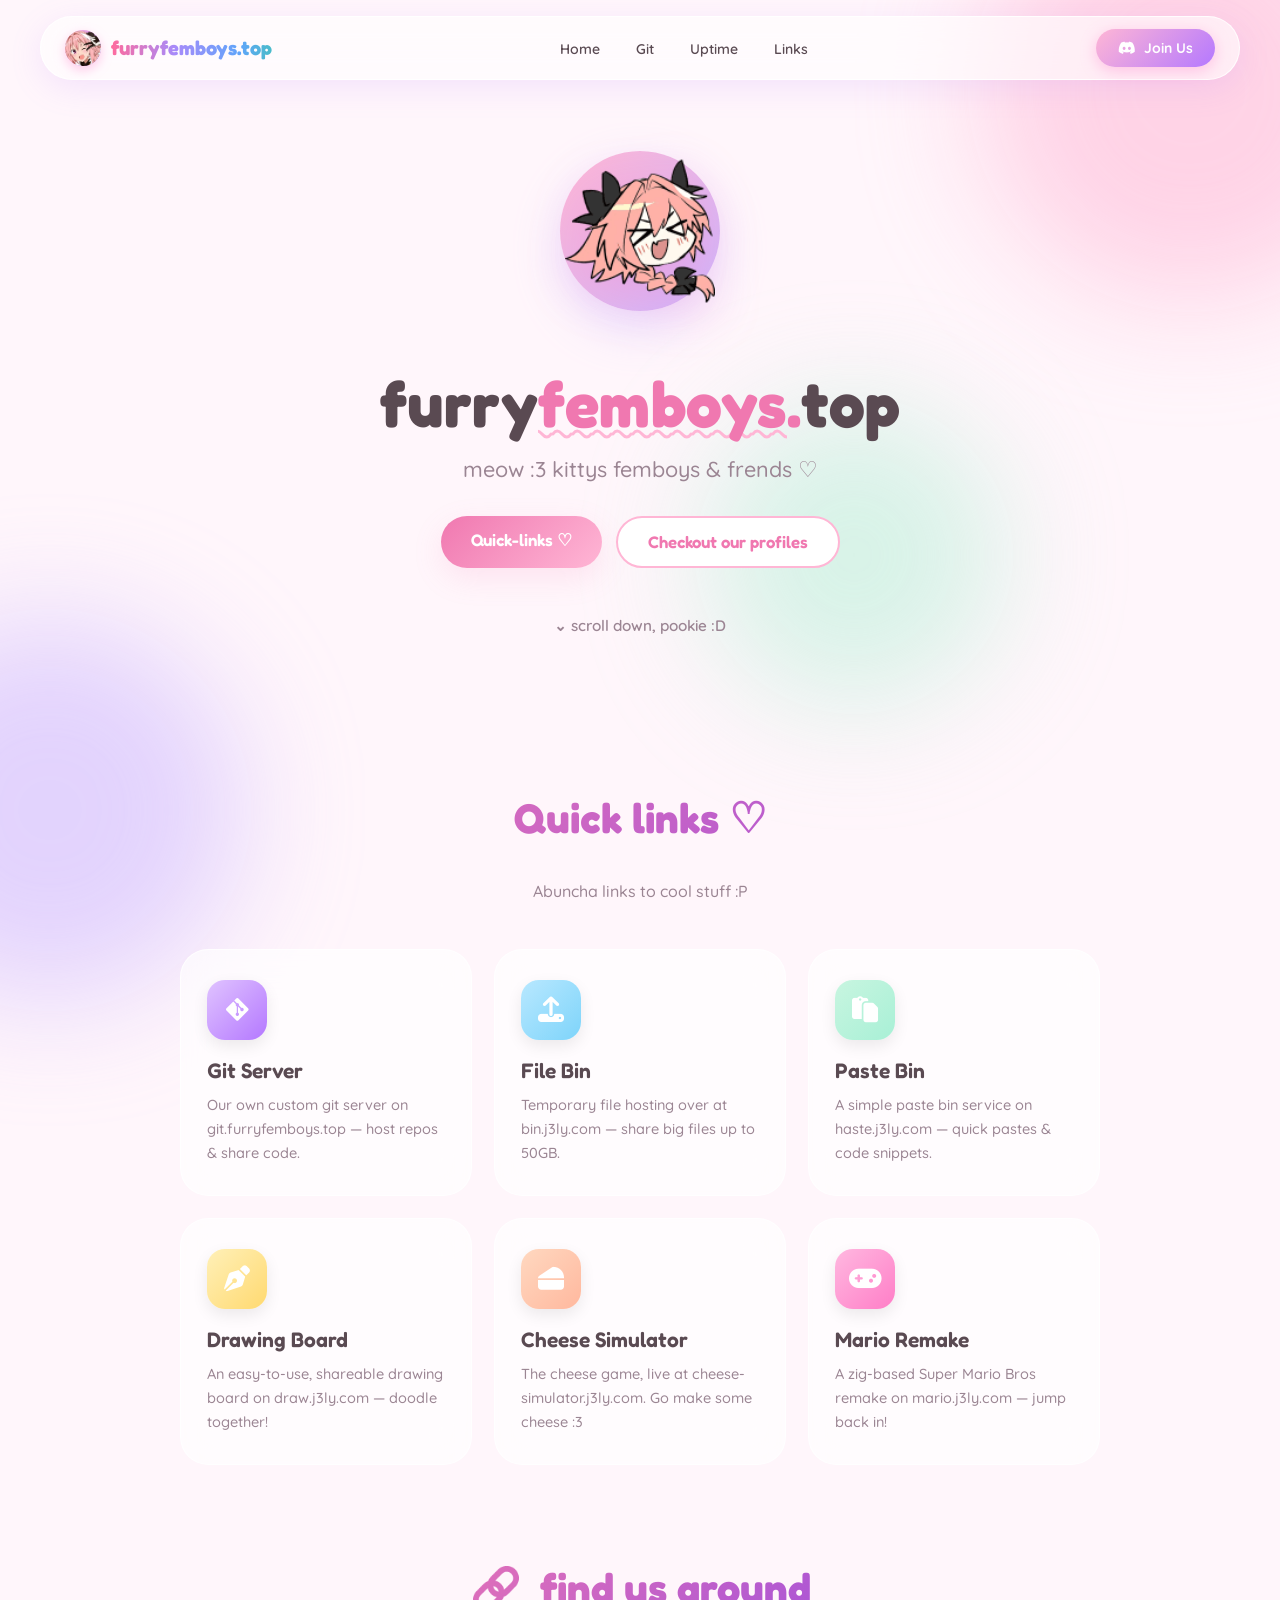
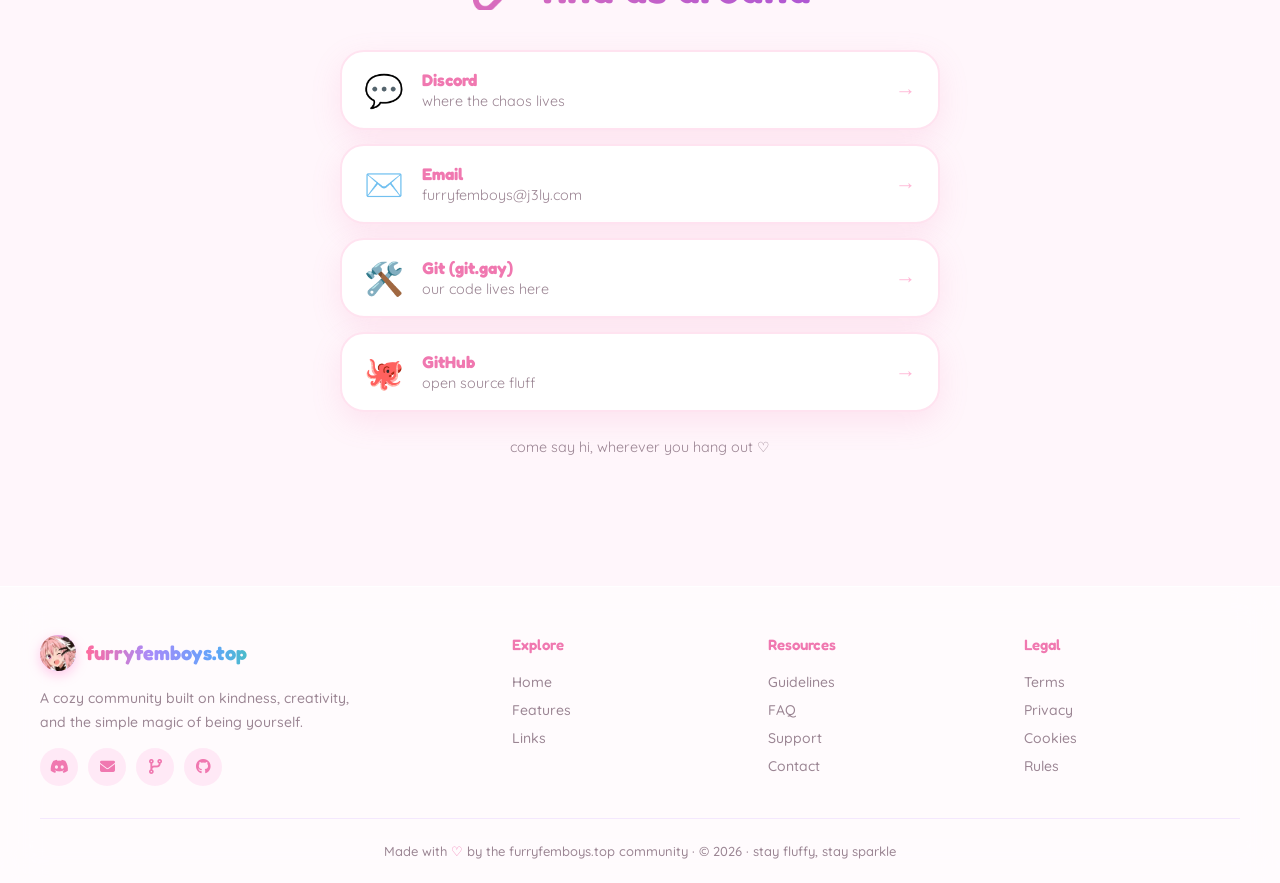
==== index.html @ 27a25fe6 "yea" ====
<!DOCTYPE html>
<html lang="en">
<head>
  <meta charset="UTF-8" />
  <meta name="viewport" content="width=device-width, initial-scale=1.0" />
  <title>furryfemboys.top</title>
  <meta name="description" content="A soft, cute corner of the internet for furry femboys (and friends)." />
  <link rel="icon" type="image/png" href="favicon.png" />
  <link rel="preconnect" href="https://fonts.googleapis.com" />
  <link rel="preconnect" href="https://fonts.gstatic.com" crossorigin />
  <link href="https://fonts.googleapis.com/css2?family=Fredoka:wght@400;500;600;700&family=Quicksand:wght@400;500;600;700&display=swap" rel="stylesheet" />
  <link rel="stylesheet" href="https://cdnjs.cloudflare.com/ajax/libs/font-awesome/6.4.0/css/all.min.css" />
  <link rel="stylesheet" href="https://www.nerdfonts.com/assets/css/webfont.css" />
  <link rel="stylesheet" href="css/style.css" />
</head>
<body>

  <!-- floating background decorations -->
  <div class="sparkle-field" aria-hidden="true"></div>
  <div class="custom-cursor" id="customCursor" aria-hidden="true"></div>
  <div class="blob blob--pink" aria-hidden="true"></div>
  <div class="blob blob--lilac" aria-hidden="true"></div>
  <div class="blob blob--mint" aria-hidden="true"></div>

  <!-- page load wave wash -->
  <div class="waves" aria-hidden="true">
    <div class="wave wave-0"></div>
    <div class="wave wave-1"></div>
    <div class="wave wave-1b"></div>
    <div class="wave wave-2"></div>
    <div class="wave wave-3"></div>
  </div>
  <svg class="wave-defs" aria-hidden="true" focusable="false">
    <defs>
      <clipPath id="waveClip" clipPathUnits="objectBoundingBox">
        <path d="M 0 0 H 1 V 0.55 C 0.88 0.28, 0.75 0.5, 0.62 0.4 C 0.5 0.28, 0.37 0.5, 0.25 0.4 C 0.13 0.28, 0.05 0.42, 0 0.4 Z"/>
      </clipPath>
    </defs>
  </svg>

  <!-- nav -->
  <nav>
    <a href="#top" class="logo">
      <span class="logo-icon"><img src="favicon.png" alt="" /></span>
      <span class="logo-text">furryfemboys.top</span>
    </a>
    <ul class="nav-links">
      <li><a href="#top">Home</a></li>
      <li><a href="https://git.furryfemboys.top" target="_blank" rel="noopener noreferrer">Git</a></li>
      <li><a href="https://down.j3ly.com/" target="_blank" rel="noopener noreferrer">Uptime</a></li>
      <li><a href="#links">Links</a></li>
    </ul>
    <a href="#links" class="nav-cta">
      <i class="fa-brands fa-discord"></i>
      Join Us
    </a>
  </nav>

  <main id="top">

    <!-- HERO -->
    <section class="hero">
      <div class="hero__art" aria-hidden="true">
        <div class="hero__art-circle">
          <img src="hero-icon.webp" alt="" class="mascot-svg" />
        </div>
        <span class="hero__sticker hero__sticker--1"><i class="nf nf-cod-sparkle"></i></span>
        <span class="hero__sticker hero__sticker--2"><i class="nf nf-fa-heart"></i></span>
        <span class="hero__sticker hero__sticker--3"><i class="nf nf-fa-star"></i></span>
        <span class="hero__sticker hero__sticker--4"><i class="nf nf-weather-stars"></i></span>
      </div>

      <h1 class="hero__title">furry<span class="accent">femboys</span><span class="dot">.</span>top</h1>
      <p class="hero__tagline">meow :3 kittys femboys &amp; frends ♡</p>

      <div class="hero__actions">
        <a href="#Quick-links" class="btn btn--primary">Quick-links ♡</a>
        <a href="#Profile-links" class="btn btn--ghost">Checkout our profiles</a>
      </div>

      <div class="hero__scroll" aria-hidden="true">⌄ scroll down, pookie :D </div>
    </section>

    <!-- FEATURES -->
    <section class="content" id="Quick-links">
      <h2 class="section-title">Quick links ♡</h2>
      <p class="section-subtitle">Abuncha links to cool stuff :P</p>

      <div class="features-grid">
        <a href="https://git.furryfemboys.top" class="feature-card" target="_blank" rel="noopener noreferrer">
          <div class="feature-icon purple"><i class="fa-brands fa-git-alt"></i></div>
          <h3>Git Server</h3>
          <p>Our own custom git server on git.furryfemboys.top — host repos &amp; share code.</p>
        </a>

        <a href="https://bin.j3ly.com/" class="feature-card" target="_blank" rel="noopener noreferrer">
          <div class="feature-icon blue"><i class="fa-solid fa-upload"></i></div>
          <h3>File Bin</h3>
          <p>Temporary file hosting over at bin.j3ly.com — share big files up to 50GB.</p>
        </a>

        <a href="https://haste.j3ly.com/" class="feature-card" target="_blank" rel="noopener noreferrer">
          <div class="feature-icon mint"><i class="fa-solid fa-paste"></i></div>
          <h3>Paste Bin</h3>
          <p>A simple paste bin service on haste.j3ly.com — quick pastes &amp; code snippets.</p>
        </a>

        <a href="https://draw.j3ly.com/" class="feature-card" target="_blank" rel="noopener noreferrer">
          <div class="feature-icon yellow"><i class="fa-solid fa-pen-nib"></i></div>
          <h3>Drawing Board</h3>
          <p>An easy-to-use, shareable drawing board on draw.j3ly.com — doodle together!</p>
        </a>

        <a href="https://cheese-simulator.j3ly.com/" class="feature-card" target="_blank" rel="noopener noreferrer">
          <div class="feature-icon peach"><i class="fa-solid fa-cheese"></i></div>
          <h3>Cheese Simulator</h3>
          <p>The cheese game, live at cheese-simulator.j3ly.com. Go make some cheese :3</p>
        </a>

        <a href="https://mario.j3ly.com" class="feature-card" target="_blank" rel="noopener noreferrer">
          <div class="feature-icon pink"><i class="fa-solid fa-gamepad"></i></div>
          <h3>Mario Remake</h3>
          <p>A zig-based Super Mario Bros remake on mario.j3ly.com — jump back in!</p>
        </a>
      </div>
    </section>

    <!-- LINKS HUB -->
    <section class="links" id="Profile-links">
      <h2 class="section-title"><span class="section-title__emoji">🔗</span> find us around</h2>

      <div class="links__list">
        <a href="https://discord.gg/T3cPWmKFg" class="link-card" data-label="talk with us" target="_blank" rel="noopener noreferrer">
          <span class="link-card__icon">💬</span>
          <span class="link-card__text">
            <strong>Discord</strong>
            <small>where the chaos lives</small>
          </span>
          <span class="link-card__arrow">→</span>
        </a>

        <a href="mailto:furryfemboys@j3ly.com" class="link-card" data-label="say hi" target="_blank" rel="noopener noreferrer">
          <span class="link-card__icon">✉️</span>
          <span class="link-card__text">
            <strong>Email</strong>
            <small>furryfemboys@j3ly.com</small>
          </span>
          <span class="link-card__arrow">→</span>
        </a>

        <a href="https://git.gay/furryfemboys" class="link-card" data-label="code & co" target="_blank" rel="noopener noreferrer">
          <span class="link-card__icon">🛠️</span>
          <span class="link-card__text">
            <strong>Git (git.gay)</strong>
            <small>our code lives here</small>
          </span>
          <span class="link-card__arrow">→</span>
        </a>

        <a href="https://github.com/furry-femboys" class="link-card" data-label="open source fluff" target="_blank" rel="noopener noreferrer">
          <span class="link-card__icon">🐙</span>
          <span class="link-card__text">
            <strong>GitHub</strong>
            <small>open source fluff</small>
          </span>
          <span class="link-card__arrow">→</span>
        </a>
      </div>

      <p class="links__note">come say hi, wherever you hang out ♡</p>
    </section>

  </main>

  <footer>
    <div class="footer-content">
      <div class="footer-brand">
        <a href="#top" class="logo">
          <span class="logo-icon"><img src="favicon.png" alt="" /></span>
          <span class="logo-text">furryfemboys.top</span>
        </a>
        <p>A cozy community built on kindness, creativity, and the simple magic of being yourself.</p>
        <div class="footer-social">
          <a href="https://discord.gg/T3cPWmKFg" aria-label="Discord" target="_blank" rel="noopener noreferrer"><i class="fa-brands fa-discord"></i></a>
          <a href="mailto:furryfemboys@j3ly.com" aria-label="Email" target="_blank" rel="noopener noreferrer"><i class="fa-solid fa-envelope"></i></a>
          <a href="https://git.gay/furryfemboys" aria-label="Git" target="_blank" rel="noopener noreferrer"><i class="fa-solid fa-code-branch"></i></a>
          <a href="https://github.com/furry-femboys" aria-label="GitHub" target="_blank" rel="noopener noreferrer"><i class="fa-brands fa-github"></i></a>
        </div>
      </div>
      <div class="footer-col">
        <h4>Explore</h4>
        <a href="#top">Home</a>
        <a href="#features">Features</a>
        <a href="#links">Links</a>
      </div>
      <div class="footer-col">
        <h4>Resources</h4>
        <a href="#">Guidelines</a>
        <a href="#">FAQ</a>
        <a href="#">Support</a>
        <a href="#">Contact</a>
      </div>
      <div class="footer-col">
        <h4>Legal</h4>
        <a href="#">Terms</a>
        <a href="#">Privacy</a>
        <a href="#">Cookies</a>
        <a href="#">Rules</a>
      </div>
    </div>
    <div class="footer-bottom">
      Made with <span class="heart">♡</span> by the furryfemboys.top community · © 2026 · stay fluffy, stay sparkle
    </div>
  </footer>

  <script src="js/main.js"></script>
</body>
</html>
---- css/style.css ----
:root {
  --bg: #fff6fb;
  --bg-soft: #fffafd;
  --pink: #ffb6d5;
  --pink-deep: #f078b0;
  --pink-soft: #ffb8e0;
  --purple: #b478ff;
  --purple-deep: #9d4edd;
  --lilac: #cbb6ff;
  --card-bg: rgba(255, 255, 255, 0.65);
  --card-border: rgba(255, 255, 255, 0.8);
  --mint: #b8f0d8;
  --peach: #ffd9a8;
  --text: #5a4a52;
  --text-soft: #9b8593;
  --white: #ffffff;
  --radius: 24px;
  --shadow: 0 10px 30px rgba(240, 120, 176, 0.15);
  --shadow-hover: 0 14px 40px rgba(240, 120, 176, 0.28);
}

* {
  margin: 0;
  padding: 0;
  box-sizing: border-box;
  -webkit-user-select: none;
  -moz-user-select: none;
  -ms-user-select: none;
  user-select: none;
  -webkit-touch-callout: none;
}

html {
  scroll-behavior: smooth;
}

body {
  font-family: "Quicksand", sans-serif;
  background: var(--bg);
  color: var(--text);
  min-height: 100vh;
  overflow-x: hidden;
  position: relative;
  cursor: none;
}

* {
  cursor: none !important;
}

.custom-cursor {
  position: fixed;
  top: 0;
  left: 0;
  width: 64px;
  height: 64px;
  background: url("/cursor.png") no-repeat center / contain;
  pointer-events: none;
  user-select: none;
  z-index: 99999;
  transform: translate(-32px, -32px);
  opacity: 0;
  transition: opacity 0.2s ease;
}

h1, h2, h3, .logo, .btn, .link-card__text strong {
  font-family: "Fredoka", sans-serif;
}

a {
  color: inherit;
  text-decoration: none;
}

/* ---------- background decorations ---------- */

.blob {
  position: fixed;
  border-radius: 50%;
  filter: blur(60px);
  opacity: 0.55;
  z-index: -1;
  pointer-events: none;
}

.blob--pink {
  width: 420px;
  height: 420px;
  background: var(--pink);
  top: -120px;
  right: -120px;
  animation: drift 18s ease-in-out infinite alternate;
}

.blob--lilac {
  width: 380px;
  height: 380px;
  background: var(--lilac);
  bottom: -100px;
  left: -140px;
  animation: drift 22s ease-in-out infinite alternate-reverse;
}

.blob--mint {
  width: 300px;
  height: 300px;
  background: var(--mint);
  top: 45%;
  left: 55%;
  animation: drift 26s ease-in-out infinite alternate;
}

@keyframes drift {
  from { transform: translate(0, 0) scale(1); }
  to   { transform: translate(40px, 30px) scale(1.15); }
}

.sparkle-field {
  position: fixed;
  inset: 0;
  z-index: -1;
  pointer-events: none;
}

.sparkle {
  position: absolute;
  font-size: 16px;
  opacity: 0;
  animation: twinkle 4s ease-in-out infinite;
  pointer-events: none;
  user-select: none;
}

@keyframes twinkle {
  0%, 100% { opacity: 0; transform: translateY(0) scale(0.6) rotate(0deg); }
  50%      { opacity: 0.9; transform: translateY(-18px) scale(1.1) rotate(20deg); }
}

/* ---------- sparkle cursor trail ---------- */

.sparkle-trail {
  position: fixed;
  pointer-events: none;
  z-index: 9999;
  font-size: 14px;
  animation: sparkleFade 0.9s ease-out forwards;
  transform: translate(-50%, -50%);
  user-select: none;
}

@keyframes sparkleFade {
  0%   { transform: translate(-50%, -50%) scale(0) rotate(0deg); opacity: 1; }
  50%  { transform: translate(-50%, -50%) scale(1.3) rotate(180deg); opacity: 1; }
  100% { transform: translate(-50%, -50%) scale(0.4) rotate(360deg); opacity: 0; }
}

/* ---------- nav ---------- */

nav {
  position: sticky;
  top: 16px;
  z-index: 100;
  margin: 16px auto;
  padding: 12px 24px;
  max-width: 1200px;
  background: rgba(255, 255, 255, 0.6);
  backdrop-filter: blur(20px);
  -webkit-backdrop-filter: blur(20px);
  border: 1.5px solid rgba(255, 255, 255, 0.85);
  border-radius: 100px;
  display: flex;
  align-items: center;
  justify-content: space-between;
  box-shadow: 0 8px 32px rgba(180, 120, 255, 0.15);
}

.logo {
  font-family: "Fredoka", sans-serif;
  font-weight: 700;
  font-size: 20px;
  color: var(--pink-deep);
  display: inline-flex;
  align-items: center;
  gap: 10px;
  text-decoration: none;
}

.logo-text {
  background: linear-gradient(90deg, #ff6b9d, #a78bfa, #60a5fa, #34d399, #fbbf24, #fb7185);
  background-size: 200% 100%;
  -webkit-background-clip: text;
  background-clip: text;
  -webkit-text-fill-color: transparent;
  background-position: 0% center;
  transition: background-position 0.6s ease;
}

.logo:hover .logo-text {
  background-position: 100% center;
}

.logo-icon {
  display: inline-flex;
  align-items: center;
  justify-content: center;
  width: 36px;
  height: 36px;
  background: linear-gradient(135deg, var(--pink), var(--purple));
  border-radius: 50%;
  color: white;
  font-size: 18px;
  box-shadow: 0 4px 12px rgba(255, 126, 199, 0.4);
  transition: transform 0.3s ease;
  overflow: hidden;
}

.logo-icon img {
  width: 100%;
  height: 100%;
  object-fit: cover;
  display: block;
}

.logo:hover .logo-icon {
  transform: scale(1.15) rotate(10deg);
}

.nav-links {
  display: flex;
  gap: 4px;
  list-style: none;
}

.nav-links a {
  text-decoration: none;
  color: var(--text);
  font-weight: 600;
  padding: 8px 16px;
  border-radius: 100px;
  transition: all 0.3s ease;
  font-size: 14px;
}

.nav-links a:hover {
  background: rgba(255, 126, 199, 0.15);
  color: var(--pink-deep);
  transform: translateY(-2px);
}

.nav-cta {
  background: linear-gradient(135deg, var(--pink), var(--purple));
  color: white;
  padding: 10px 22px;
  border-radius: 100px;
  text-decoration: none;
  font-weight: 700;
  font-size: 14px;
  box-shadow: 0 4px 16px rgba(255, 126, 199, 0.4);
  transition: all 0.3s cubic-bezier(0.34, 1.56, 0.64, 1);
  display: inline-flex;
  align-items: center;
  gap: 8px;
}

.nav-cta:hover {
  transform: translateY(-2px) scale(1.05);
  box-shadow: 0 8px 24px rgba(255, 126, 199, 0.55);
}

/* ---------- hero ---------- */

.hero {
  text-align: center;
  padding: 40px 20px 90px;
  max-width: 820px;
  margin: 0 auto;
}

.hero__art {
  position: relative;
  width: 190px;
  height: 190px;
  margin: 0 auto 28px;
}

.hero__art-circle {
  width: 160px;
  height: 160px;
  border-radius: 50%;
  background: linear-gradient(135deg, var(--pink), var(--lilac));
  display: flex;
  align-items: center;
  justify-content: center;
  margin: 15px auto;
  box-shadow: 0 18px 45px rgba(203, 182, 255, 0.45);
  animation: bob 4s ease-in-out infinite;
}

.mascot-svg {
  width: 150px;
  height: 150px;
  object-fit: cover;
  transform-origin: calc(50% - 20px) 50%;
  filter: drop-shadow(0 12px 24px rgba(255, 126, 199, 0.3));
  animation: mascotWobble 6s ease-in-out infinite;
}

@keyframes mascotWobble {
  0%, 100% { transform: rotate(-8deg); }
  50%      { transform: rotate(8deg); }
}

@keyframes bob {
  0%, 100% { transform: translateY(0) rotate(-3deg); }
  50%      { transform: translateY(-14px) rotate(3deg); }
}

.hero__sticker {
  position: absolute;
  font-size: 30px;
  color: #ff9ec7;
  filter: drop-shadow(0 4px 8px rgba(0, 0, 0, 0.08));
  animation: floaty 3.5s ease-in-out infinite;
}

.hero__sticker--1 { top: 0; left: 0; animation-delay: 0s; }
.hero__sticker--2 { top: 6px; right: 0; animation-delay: 0.6s; }
.hero__sticker--3 { bottom: 0; left: 6px; animation-delay: 1.2s; }
.hero__sticker--4 { bottom: 4px; right: 4px; animation-delay: 1.8s; }

@keyframes floaty {
  0%, 100% { transform: translateY(0) rotate(-6deg); }
  50%      { transform: translateY(-10px) rotate(6deg); }
}

.hero__title {
  font-size: clamp(2.4rem, 7vw, 4rem);
  font-weight: 700;
  letter-spacing: 0.5px;
  line-height: 1.1;
  margin-bottom: 16px;
}

.hero__title .accent {
  color: var(--pink-deep);
  position: relative;
  white-space: nowrap;
}

.hero__title .accent::after {
  content: "";
  position: absolute;
  left: 0;
  right: 0;
  bottom: 2px;
  height: 14px;
  background: url("data:image/svg+xml,%3Csvg xmlns='http://www.w3.org/2000/svg' width='20' height='14' viewBox='0 0 20 14'%3E%3Cpath d='M1 8 Q5 2 10 8 T19 8' fill='none' stroke='%23ffb6d5' stroke-width='3' stroke-linecap='round'/%3E%3C/svg%3E") repeat-x bottom;
  background-size: 20px 14px;
  z-index: -1;
}

.hero__title .dot {
  color: var(--pink-deep);
}

.hero__tagline {
  font-size: clamp(1.05rem, 2.5vw, 1.35rem);
  color: var(--text-soft);
  font-weight: 500;
  margin-bottom: 34px;
}

.hero__actions {
  display: flex;
  gap: 14px;
  justify-content: center;
  flex-wrap: wrap;
}

.btn {
  font-size: 1.05rem;
  font-weight: 600;
  padding: 14px 30px;
  border-radius: 999px;
  transition: all 0.25s ease;
  display: inline-block;
}

.btn--primary {
  background: linear-gradient(135deg, var(--pink-deep), var(--pink));
  color: var(--white);
  box-shadow: var(--shadow);
}

.btn--primary:hover {
  transform: translateY(-4px) scale(1.03);
  box-shadow: var(--shadow-hover);
}

.btn--ghost {
  background: var(--white);
  color: var(--pink-deep);
  border: 2px solid var(--pink);
}

.btn--ghost:hover {
  background: #fff0f7;
  transform: translateY(-4px) scale(1.03);
}

.hero__scroll {
  margin-top: 48px;
  color: var(--text-soft);
  font-weight: 600;
  font-size: 0.95rem;
  animation: floaty 2.5s ease-in-out infinite;
}

/* ---------- sections ---------- */

.section-title {
  font-size: clamp(1.8rem, 4.5vw, 2.6rem);
  font-weight: 700;
  text-align: center;
  margin-bottom: 40px;
  background: linear-gradient(135deg, var(--pink-deep), var(--purple-deep));
  -webkit-background-clip: text;
  background-clip: text;
  -webkit-text-fill-color: transparent;
  line-height: 1.1;
}

.section-subtitle {
  text-align: center;
  color: var(--text-soft);
  font-size: 16px;
  margin-bottom: 48px;
  max-width: 580px;
  margin-left: auto;
  margin-right: auto;
  font-weight: 500;
}

.section-title__emoji {
  margin-right: 8px;
}

section.content {
  max-width: 960px;
  margin: 0 auto;
  padding: 70px 20px;
}

/* ---------- features grid ---------- */

/* ---------- links hub ---------- */

.links {
  max-width: 640px;
  margin: 0 auto;
  padding: 30px 20px 90px;
}

.links__list {
  display: flex;
  flex-direction: column;
  gap: 14px;
}

.link-card {
  display: flex;
  align-items: center;
  gap: 18px;
  background: var(--white);
  border-radius: var(--radius);
  padding: 18px 22px;
  box-shadow: var(--shadow);
  border: 2px solid #ffe3f0;
  transition: all 0.25s ease;
  position: relative;
  overflow: hidden;
}

.link-card:hover {
  transform: translateX(8px);
  box-shadow: var(--shadow-hover);
  border-color: var(--pink);
}

.link-card__icon {
  font-size: 32px;
  flex-shrink: 0;
  transition: transform 0.25s ease;
}

.link-card:hover .link-card__icon {
  transform: scale(1.2) rotate(-8deg);
}

.link-card__text {
  display: flex;
  flex-direction: column;
  flex: 1;
  gap: 2px;
}

.link-card__text strong {
  font-size: 1.05rem;
  color: var(--pink-deep);
}

.link-card__text small {
  color: var(--text-soft);
  font-size: 0.9rem;
}

.link-card__arrow {
  font-size: 1.3rem;
  color: var(--pink);
  transition: transform 0.25s ease;
}

.link-card:hover .link-card__arrow {
  transform: translateX(6px);
}

.links__note {
  text-align: center;
  color: var(--text-soft);
  font-size: 0.9rem;
  margin-top: 26px;
}

/* ---------- features grid ---------- */

.features-grid {
  display: grid;
  grid-template-columns: repeat(auto-fit, minmax(280px, 1fr));
  gap: 22px;
}

a.feature-card {
  text-decoration: none;
  color: inherit;
  display: block;
}

.feature-card {
  background: var(--card-bg);
  backdrop-filter: blur(20px);
  -webkit-backdrop-filter: blur(20px);
  border: 1.5px solid var(--card-border);
  border-radius: 28px;
  padding: 30px 26px;
  transition: all 0.4s cubic-bezier(0.34, 1.56, 0.64, 1);
  position: relative;
  overflow: hidden;
}

.feature-card::before {
  content: "";
  position: absolute;
  inset: 0;
  background: linear-gradient(135deg, rgba(255, 126, 199, 0.08), rgba(180, 120, 255, 0.08));
  opacity: 0;
  transition: opacity 0.4s;
}

.feature-card:hover {
  transform: translateY(-8px) rotate(-1deg);
  box-shadow: 0 16px 40px rgba(180, 120, 255, 0.22);
  border-color: var(--pink-soft);
}

.feature-card:hover::before {
  opacity: 1;
}

.feature-icon {
  width: 60px;
  height: 60px;
  border-radius: 18px;
  display: flex;
  align-items: center;
  justify-content: center;
  font-size: 26px;
  margin-bottom: 18px;
  position: relative;
  z-index: 1;
  transition: transform 0.4s cubic-bezier(0.34, 1.56, 0.64, 1);
  color: white;
  box-shadow: 0 6px 16px rgba(0, 0, 0, 0.08);
}

.feature-card:hover .feature-icon {
  transform: scale(1.15) rotate(-12deg);
}

.feature-icon.pink   { background: linear-gradient(135deg, #ffb8e0, #ff7ec7); }
.feature-icon.purple { background: linear-gradient(135deg, #e0c3ff, #b478ff); }
.feature-icon.blue   { background: linear-gradient(135deg, #b8e8ff, #7ed4fa); }
.feature-icon.mint   { background: linear-gradient(135deg, #c8f5e0, #a8f0d6); }
.feature-icon.yellow { background: linear-gradient(135deg, #fff0b8, #ffd970); }
.feature-icon.peach  { background: linear-gradient(135deg, #ffd8c0, #ffb89e); }

.feature-card h3 {
  font-family: "Fredoka", sans-serif;
  font-weight: 600;
  font-size: 21px;
  margin-bottom: 10px;
  position: relative;
  z-index: 1;
  color: var(--text);
}

.feature-card p {
  color: var(--text-soft);
  line-height: 1.65;
  font-size: 14.5px;
  position: relative;
  z-index: 1;
  font-weight: 500;
}

/* ---------- footer ---------- */

footer {
  background: rgba(255, 255, 255, 0.55);
  backdrop-filter: blur(20px);
  -webkit-backdrop-filter: blur(20px);
  border-top: 1.5px solid rgba(255, 255, 255, 0.85);
  padding: 48px 24px 24px;
  margin-top: 40px;
}

.footer-content {
  max-width: 1200px;
  margin: 0 auto 32px;
  display: grid;
  grid-template-columns: 2fr 1fr 1fr 1fr;
  gap: 40px;
}

.footer-brand p {
  color: var(--text-soft);
  font-size: 14px;
  line-height: 1.65;
  margin-top: 12px;
  max-width: 320px;
  font-weight: 500;
}

.footer-col h4 {
  font-family: "Fredoka", sans-serif;
  font-weight: 600;
  font-size: 15px;
  margin-bottom: 14px;
  color: var(--pink-deep);
}

.footer-col a {
  display: block;
  color: var(--text-soft);
  text-decoration: none;
  font-size: 14px;
  padding: 5px 0;
  transition: all 0.3s;
  font-weight: 500;
}

.footer-col a:hover {
  color: var(--pink-deep);
  transform: translateX(4px);
}

.footer-social {
  display: flex;
  gap: 10px;
  margin-top: 14px;
}

.footer-social a {
  width: 38px;
  height: 38px;
  display: inline-flex;
  align-items: center;
  justify-content: center;
  background: rgba(255, 126, 199, 0.15);
  border-radius: 50%;
  color: var(--pink-deep);
  font-size: 15px;
  transition: all 0.3s cubic-bezier(0.34, 1.56, 0.64, 1);
}

.footer-social a:hover {
  background: linear-gradient(135deg, var(--pink), var(--purple));
  color: white;
  transform: translateY(-3px) scale(1.1);
  box-shadow: 0 6px 16px rgba(255, 126, 199, 0.4);
}

.footer-bottom {
  max-width: 1200px;
  margin: 0 auto;
  padding-top: 24px;
  border-top: 1px solid rgba(180, 120, 255, 0.15);
  text-align: center;
  color: var(--text-soft);
  font-size: 13px;
  font-weight: 500;
}

.footer-bottom .heart {
  color: var(--pink-deep);
  animation: heartbeat 1.4s ease-in-out infinite;
  display: inline-block;
}

@keyframes heartbeat {
  0%, 100% { transform: scale(1); }
  25%      { transform: scale(1.25); }
  50%      { transform: scale(1); }
  75%      { transform: scale(1.15); }
}

/* ---------- page load wave wash ---------- */

.wave-defs {
  position: absolute;
  width: 0;
  height: 0;
  overflow: hidden;
}

.waves {
  position: fixed;
  inset: 0;
  z-index: 2000;
  pointer-events: none;
  overflow: hidden;
}

.wave {
  position: absolute;
  width: 150vmax;
  height: 150vmax;
  left: 50%;
  top: 50%;
  opacity: 0;
  clip-path: url(#waveClip);
  will-change: transform;
  animation: waveWash 2.19s cubic-bezier(0.65, 0, 0.35, 1) forwards;
}

.wave-0 {
  background: linear-gradient(135deg, #ffe3f0, #ffd1e6);
  border-radius: 50%;
  width: 200vmax;
  height: 200vmax;
  left: 50%;
  top: 50%;
  clip-path: none;
  opacity: 1;
  transform: translate(-50%, -50%);
  animation: circleWash 2.19s cubic-bezier(0.65, 0, 0.35, 1) both;
  animation-delay: 0.3s;
}

.wave-1 {
  background: linear-gradient(135deg, #ffe3f0, #ffd1e6);
  animation: pinkWash 2.19s cubic-bezier(0.65, 0, 0.35, 1) forwards;
}

.wave-1b {
  background: linear-gradient(135deg, rgba(255, 214, 235, 0.95), rgba(228, 196, 255, 0.95));
  animation-delay: 0.108s;
}

.wave-2 {
  background: linear-gradient(135deg, rgba(203, 182, 255, 0.95), rgba(224, 195, 255, 0.95));
  animation-delay: 0.236s;
}

.wave-3 {
  background: linear-gradient(135deg, rgba(167, 139, 250, 0.95), rgba(203, 182, 255, 0.95));
  animation-delay: 0.354s;
}

@keyframes waveWash {
  0%   { opacity: 0; transform: translate(-50%, -50%) translate(55vmax, -90vmax) rotate(45deg); }
  12%  { opacity: 1; }
  85%  { opacity: 1; }
  100% { opacity: 0; transform: translate(-50%, -50%) translate(-170vmax, 190vmax) rotate(45deg); }
}

@keyframes pinkWash {
  0%   { opacity: 0; transform: translate(-50%, -50%) translate(19vmax, -28.5vmax) rotate(45deg); }
  12%  { opacity: 1; }
  85%  { opacity: 1; }
  100% { opacity: 0; transform: translate(-50%, -50%) translate(-170vmax, 190vmax) rotate(45deg); }
}

@keyframes circleWash {
  0%   { opacity: 1; transform: translate(-50%, -50%) scale(1); }
  80%  { opacity: 1; transform: translate(-50%, -50%) translate(-140vmax, 160vmax) scale(1); }
  100% { opacity: 0; transform: translate(-50%, -50%) translate(-170vmax, 190vmax) scale(1); }
}

@media (prefers-reduced-motion: reduce) {
  .waves { display: none; }
}

/* ---------- reveal on scroll ---------- */

.reveal {
  opacity: 0;
  transform: translateY(28px);
  transition: opacity 0.6s ease, transform 0.6s ease;
}

.reveal.visible {
  opacity: 1;
  transform: translateY(0);
}

/* ---------- responsive ---------- */

@media (max-width: 768px) {
  .nav-links { display: none; }
  nav { padding: 10px 18px; }
  .logo { font-size: 17px; }
  .logo-icon { width: 32px; height: 32px; font-size: 16px; }
  .footer-content { grid-template-columns: 1fr 1fr; gap: 24px; }
  section.content { padding: 60px 20px; }
}

@media (max-width: 480px) {
  .footer-content { grid-template-columns: 1fr; }

  .hero {
    padding: 20px 16px 70px;
  }

  .hero__art {
    width: 150px;
    height: 150px;
  }

  .hero__art-circle {
    width: 130px;
    height: 130px;
  }

  .mascot-svg {
    width: 120px;
    height: 120px;
  }
}

@media (prefers-reduced-motion: reduce) {
  *, *::before, *::after {
    animation-duration: 0.01ms !important;
    animation-iteration-count: 1 !important;
    transition-duration: 0.01ms !important;
  }
}
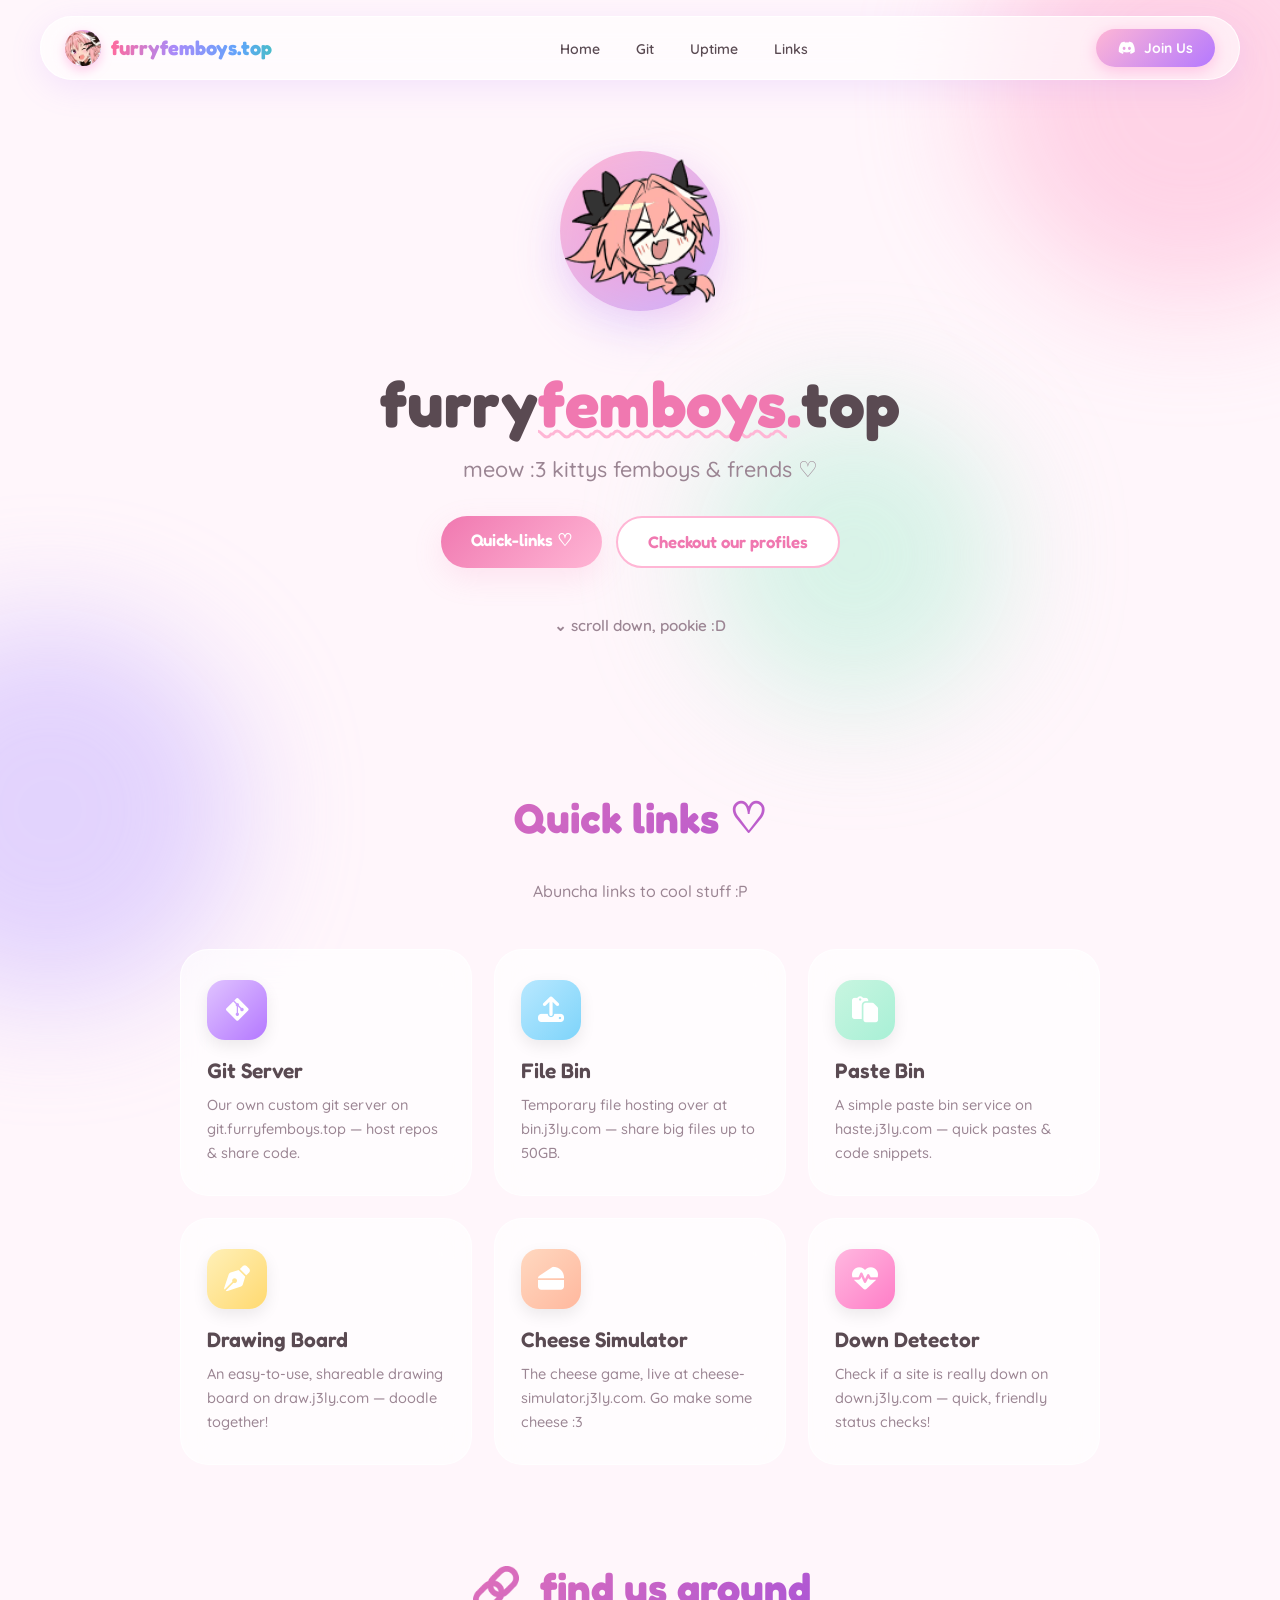
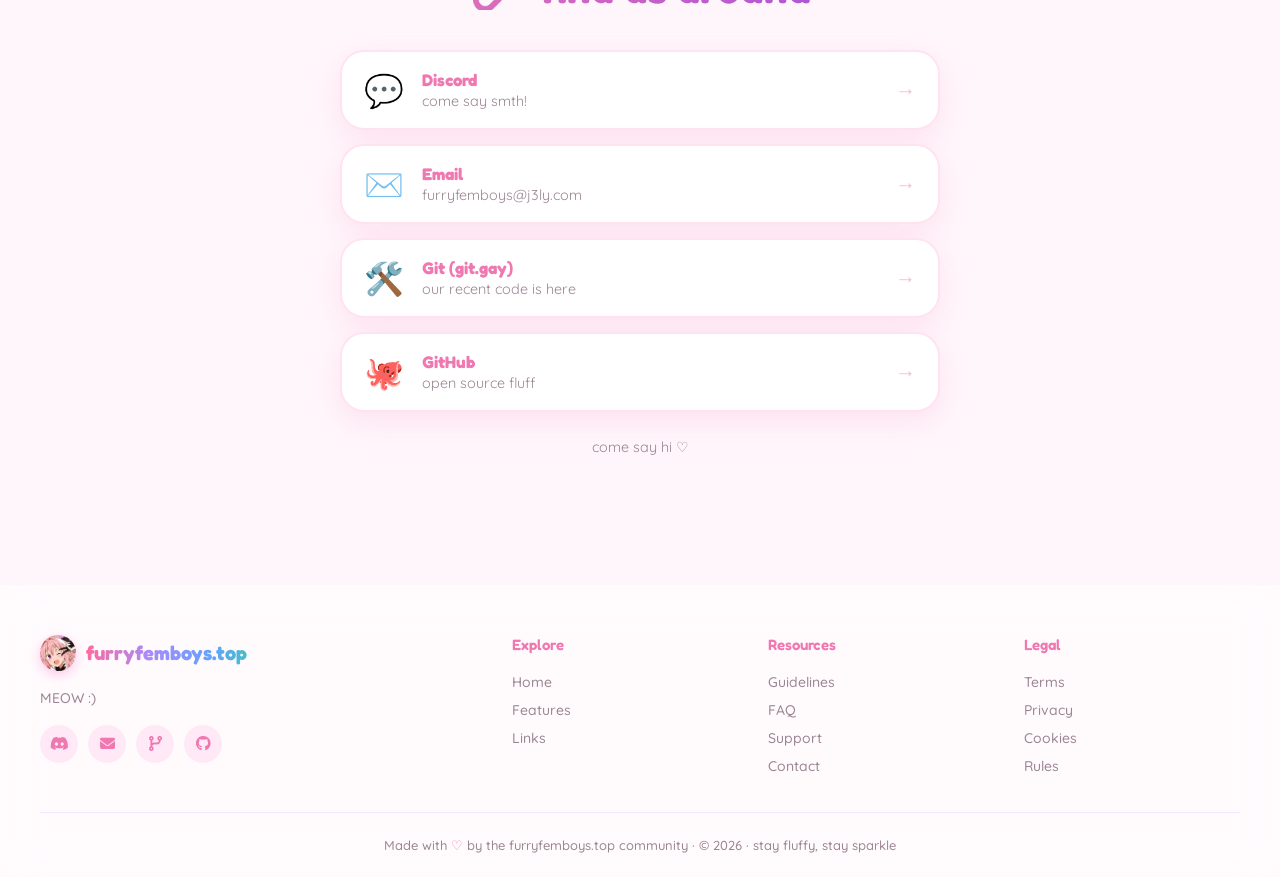
==== commit d53b1124: "replace mario tile with down detector" ====
--- a/index.html
+++ b/index.html
@@ -117,10 +117,10 @@
           <p>The cheese game, live at cheese-simulator.j3ly.com. Go make some cheese :3</p>
         </a>
 
-        <a href="https://mario.j3ly.com" class="feature-card" target="_blank" rel="noopener noreferrer">
-          <div class="feature-icon pink"><i class="fa-solid fa-gamepad"></i></div>
-          <h3>Mario Remake</h3>
-          <p>A zig-based Super Mario Bros remake on mario.j3ly.com — jump back in!</p>
+        <a href="https://down.j3ly.com/" class="feature-card" target="_blank" rel="noopener noreferrer">
+          <div class="feature-icon pink"><i class="fa-solid fa-heart-pulse"></i></div>
+          <h3>Down Detector</h3>
+          <p>Check if a site is really down on down.j3ly.com — quick, friendly status checks!</p>
         </a>
       </div>
     </section>
@@ -134,7 +134,7 @@
           <span class="link-card__icon">💬</span>
           <span class="link-card__text">
             <strong>Discord</strong>
-            <small>where the chaos lives</small>
+            <small>come say smth!</small>
           </span>
           <span class="link-card__arrow">→</span>
         </a>
@@ -152,7 +152,7 @@
           <span class="link-card__icon">🛠️</span>
           <span class="link-card__text">
             <strong>Git (git.gay)</strong>
-            <small>our code lives here</small>
+            <small>our recent code is here</small>
           </span>
           <span class="link-card__arrow">→</span>
         </a>
@@ -167,7 +167,7 @@
         </a>
       </div>
 
-      <p class="links__note">come say hi, wherever you hang out ♡</p>
+      <p class="links__note">come say hi ♡</p>
     </section>
 
   </main>
@@ -179,7 +179,7 @@
           <span class="logo-icon"><img src="favicon.png" alt="" /></span>
           <span class="logo-text">furryfemboys.top</span>
         </a>
-        <p>A cozy community built on kindness, creativity, and the simple magic of being yourself.</p>
+        <p>MEOW :) </p>
         <div class="footer-social">
           <a href="https://discord.gg/T3cPWmKFg" aria-label="Discord" target="_blank" rel="noopener noreferrer"><i class="fa-brands fa-discord"></i></a>
           <a href="mailto:furryfemboys@j3ly.com" aria-label="Email" target="_blank" rel="noopener noreferrer"><i class="fa-solid fa-envelope"></i></a>
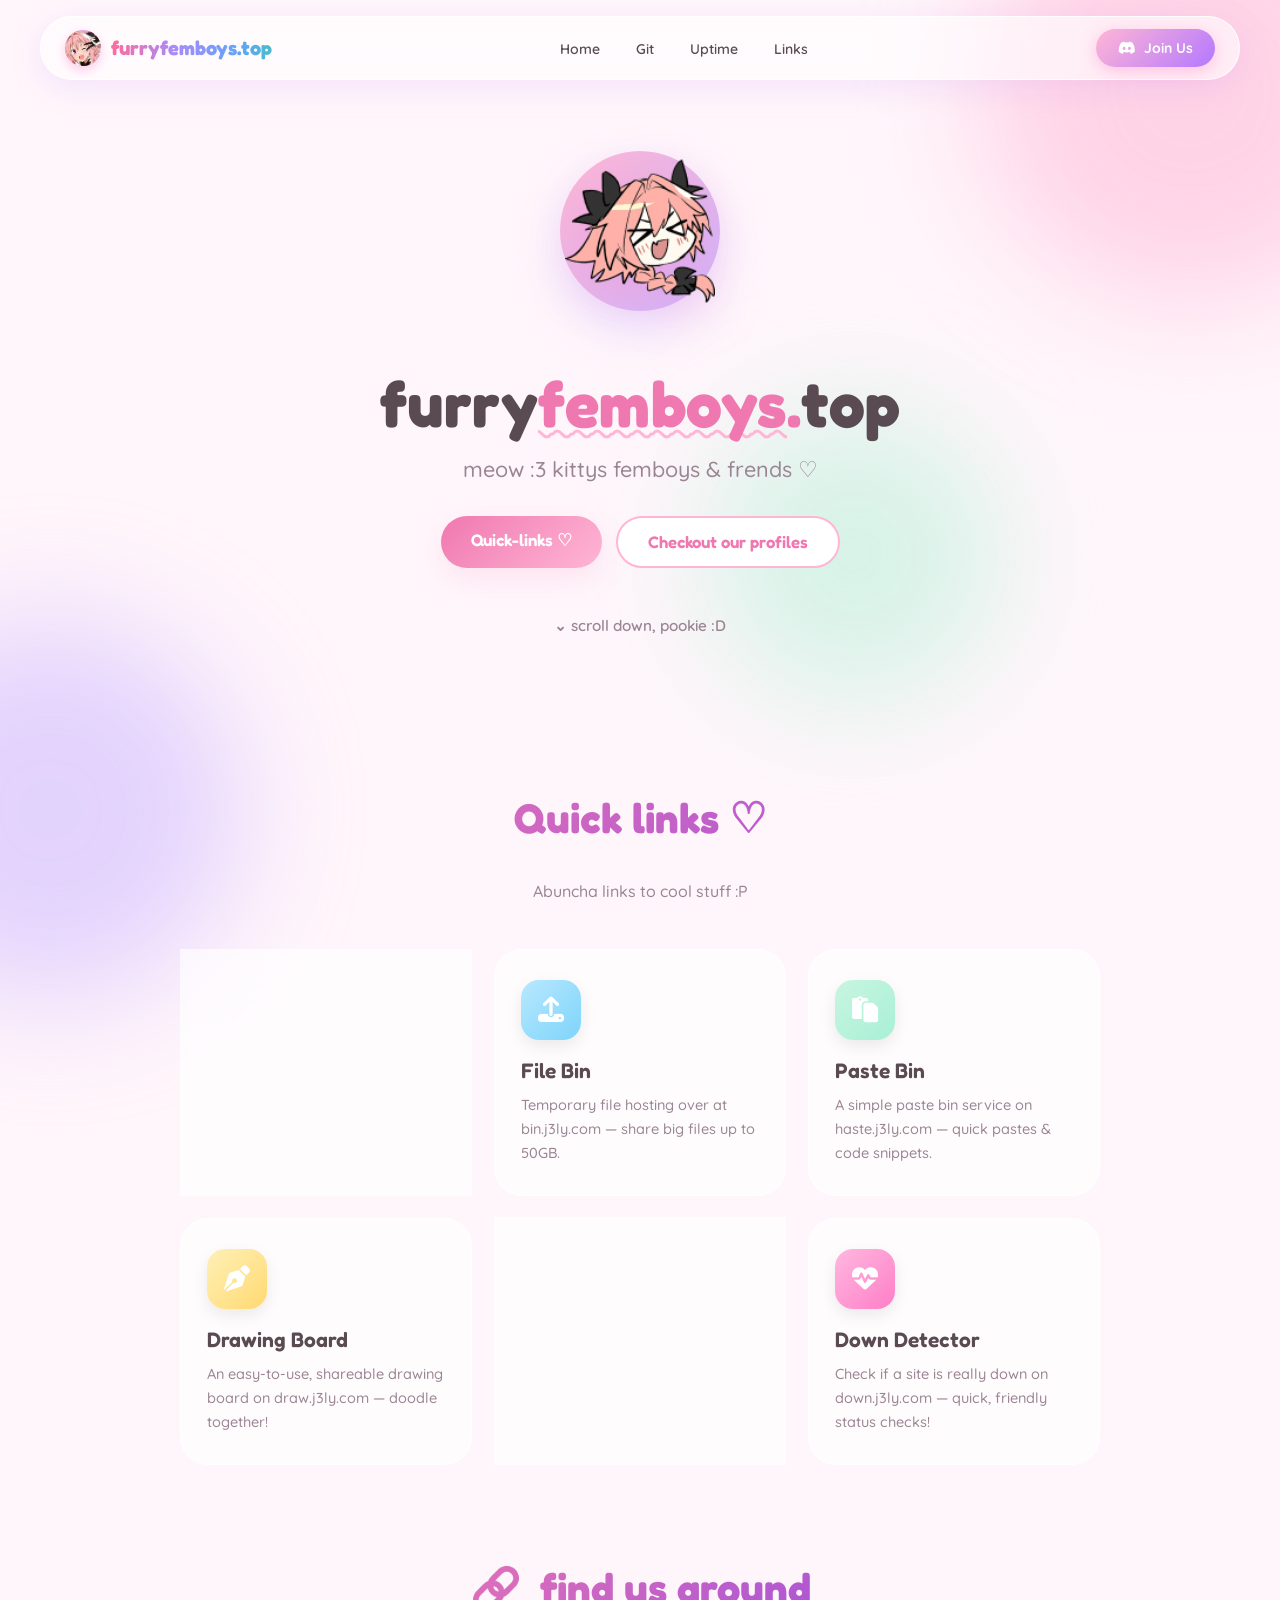
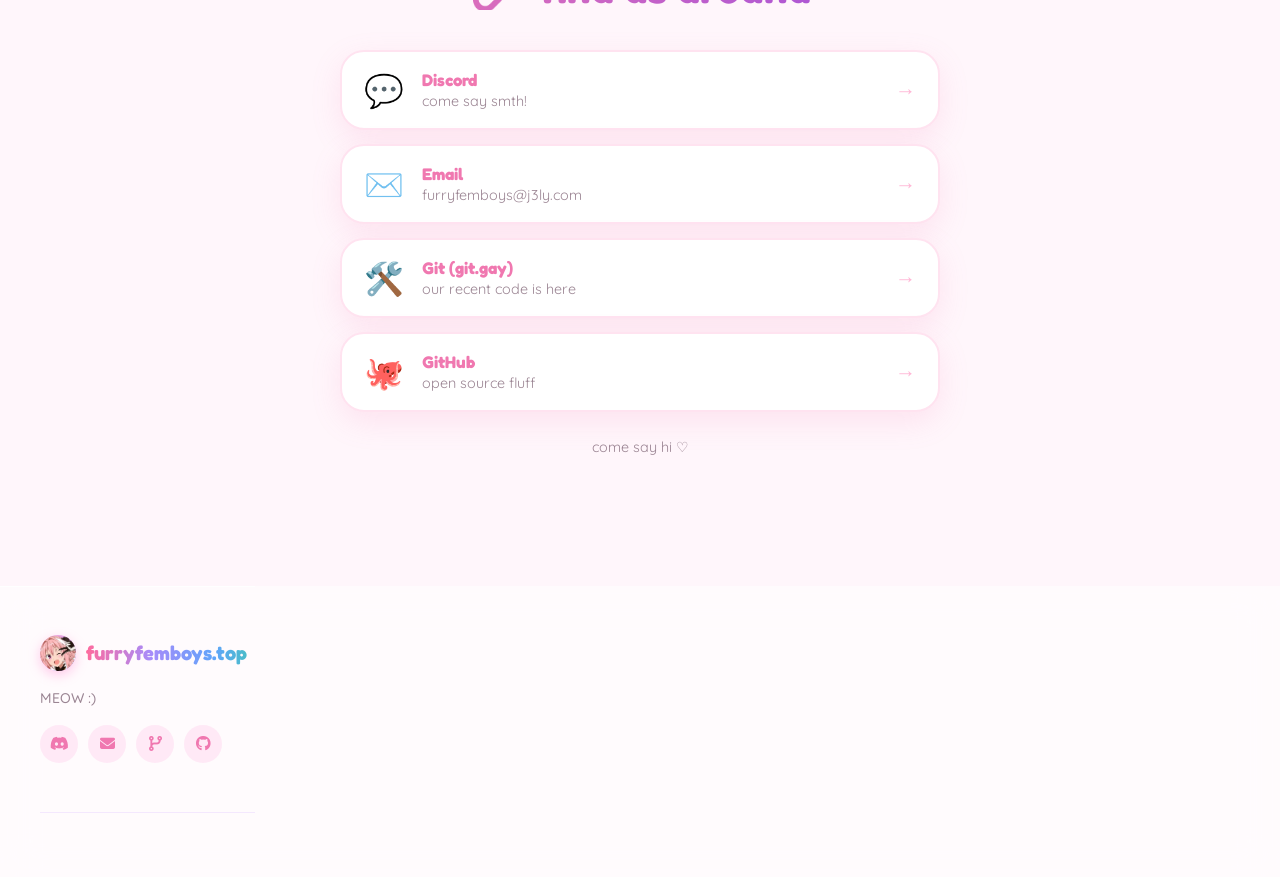
==== commit 6c38ebca: "final (release 1.0.0)" ====
--- a/index.html
+++ b/index.html
@@ -50,7 +50,7 @@
       <li><a href="https://down.j3ly.com/" target="_blank" rel="noopener noreferrer">Uptime</a></li>
       <li><a href="#links">Links</a></li>
     </ul>
-    <a href="#links" class="nav-cta">
+    <a href="#Profile-links" class="nav-cta">
       <i class="fa-brands fa-discord"></i>
       Join Us
     </a>
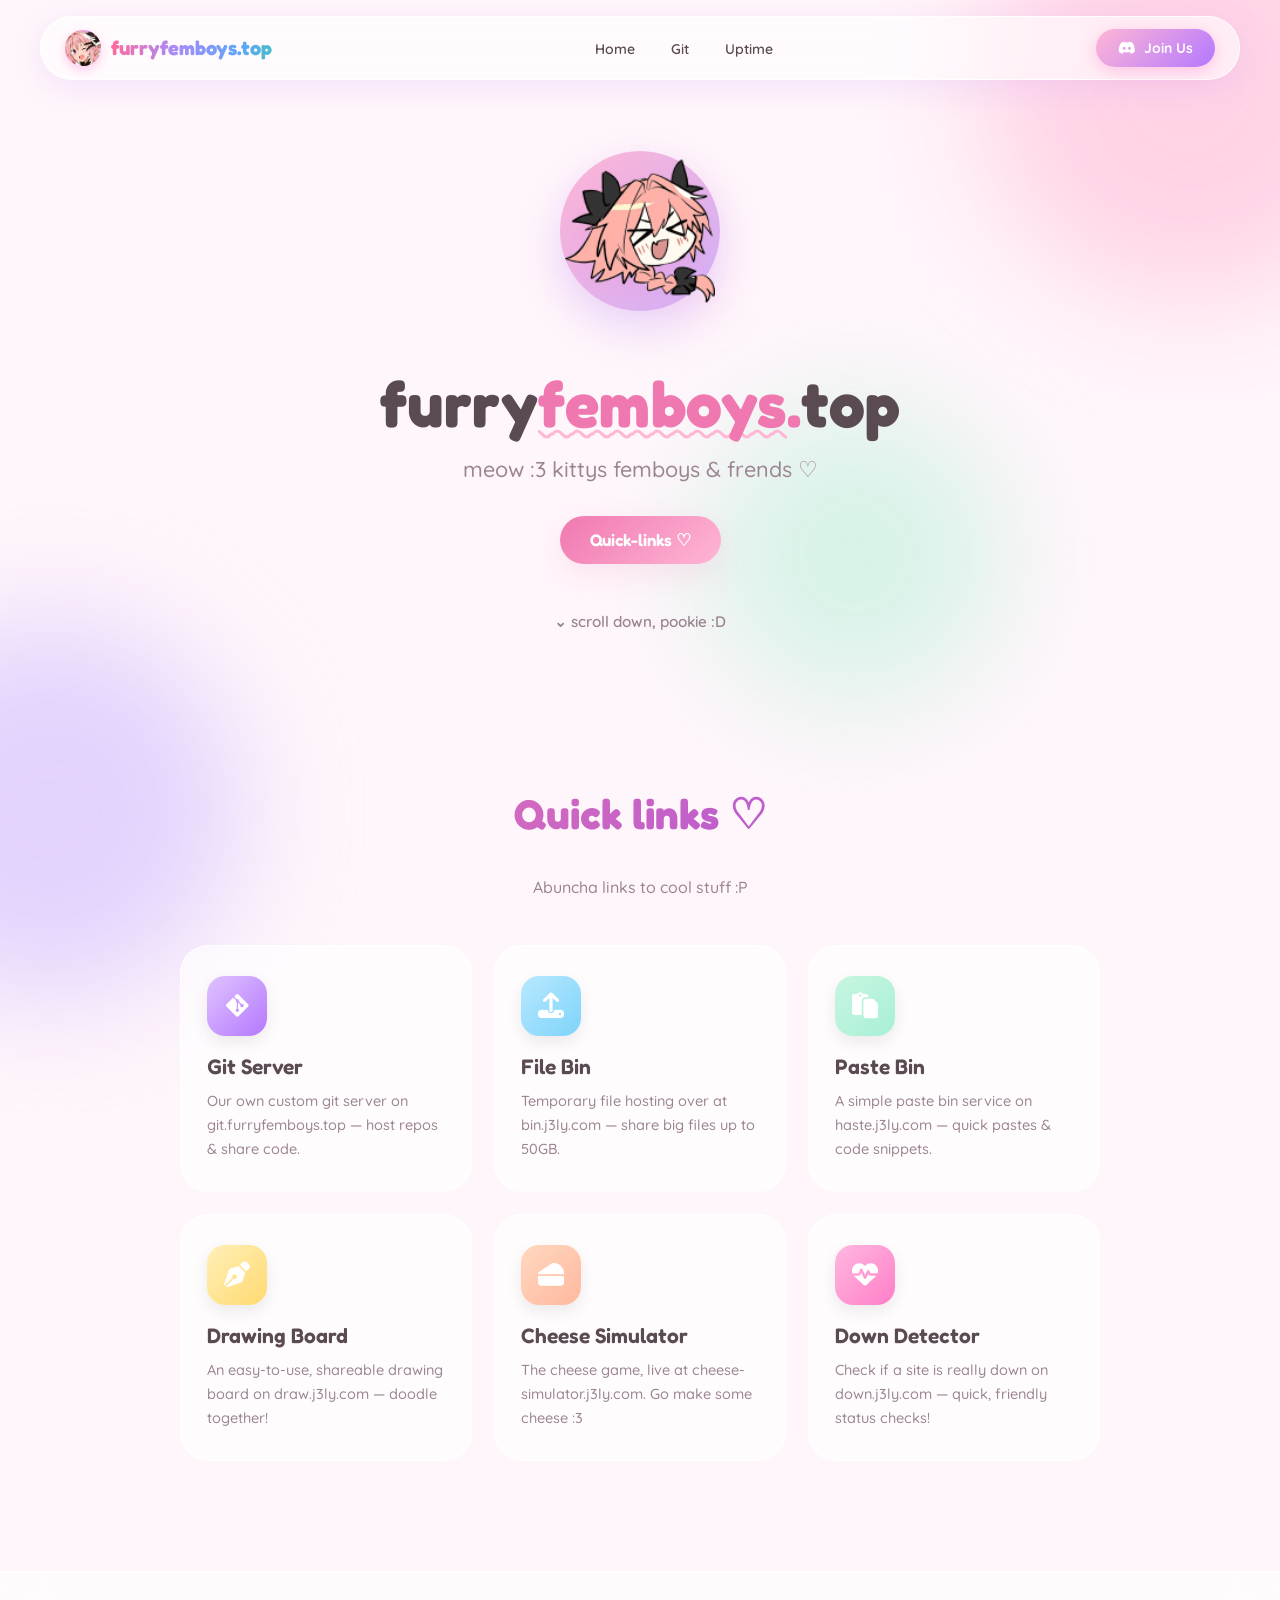
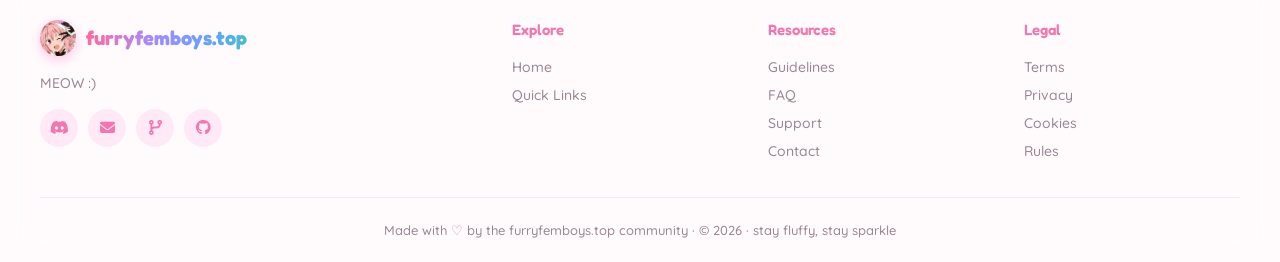
==== commit d8137430: "remove find us around section and links nav button" ====
--- a/index.html
+++ b/index.html
@@ -48,9 +48,8 @@
       <li><a href="#top">Home</a></li>
       <li><a href="https://git.furryfemboys.top" target="_blank" rel="noopener noreferrer">Git</a></li>
       <li><a href="https://down.j3ly.com/" target="_blank" rel="noopener noreferrer">Uptime</a></li>
-      <li><a href="#links">Links</a></li>
     </ul>
-    <a href="#Profile-links" class="nav-cta">
+    <a href="https://discord.gg/T3cPWmKFg" class="nav-cta" target="_blank" rel="noopener noreferrer">
       <i class="fa-brands fa-discord"></i>
       Join Us
     </a>
@@ -75,7 +74,6 @@
 
       <div class="hero__actions">
         <a href="#Quick-links" class="btn btn--primary">Quick-links ♡</a>
-        <a href="#Profile-links" class="btn btn--ghost">Checkout our profiles</a>
       </div>
 
       <div class="hero__scroll" aria-hidden="true">⌄ scroll down, pookie :D </div>
@@ -125,51 +123,6 @@
       </div>
     </section>
 
-    <!-- LINKS HUB -->
-    <section class="links" id="Profile-links">
-      <h2 class="section-title"><span class="section-title__emoji">🔗</span> find us around</h2>
-
-      <div class="links__list">
-        <a href="https://discord.gg/T3cPWmKFg" class="link-card" data-label="talk with us" target="_blank" rel="noopener noreferrer">
-          <span class="link-card__icon">💬</span>
-          <span class="link-card__text">
-            <strong>Discord</strong>
-            <small>come say smth!</small>
-          </span>
-          <span class="link-card__arrow">→</span>
-        </a>
-
-        <a href="mailto:furryfemboys@j3ly.com" class="link-card" data-label="say hi" target="_blank" rel="noopener noreferrer">
-          <span class="link-card__icon">✉️</span>
-          <span class="link-card__text">
-            <strong>Email</strong>
-            <small>furryfemboys@j3ly.com</small>
-          </span>
-          <span class="link-card__arrow">→</span>
-        </a>
-
-        <a href="https://git.gay/furryfemboys" class="link-card" data-label="code & co" target="_blank" rel="noopener noreferrer">
-          <span class="link-card__icon">🛠️</span>
-          <span class="link-card__text">
-            <strong>Git (git.gay)</strong>
-            <small>our recent code is here</small>
-          </span>
-          <span class="link-card__arrow">→</span>
-        </a>
-
-        <a href="https://github.com/furry-femboys" class="link-card" data-label="open source fluff" target="_blank" rel="noopener noreferrer">
-          <span class="link-card__icon">🐙</span>
-          <span class="link-card__text">
-            <strong>GitHub</strong>
-            <small>open source fluff</small>
-          </span>
-          <span class="link-card__arrow">→</span>
-        </a>
-      </div>
-
-      <p class="links__note">come say hi ♡</p>
-    </section>
-
   </main>
 
   <footer>
@@ -190,8 +143,7 @@
       <div class="footer-col">
         <h4>Explore</h4>
         <a href="#top">Home</a>
-        <a href="#features">Features</a>
-        <a href="#links">Links</a>
+        <a href="#Quick-links">Quick Links</a>
       </div>
       <div class="footer-col">
         <h4>Resources</h4>
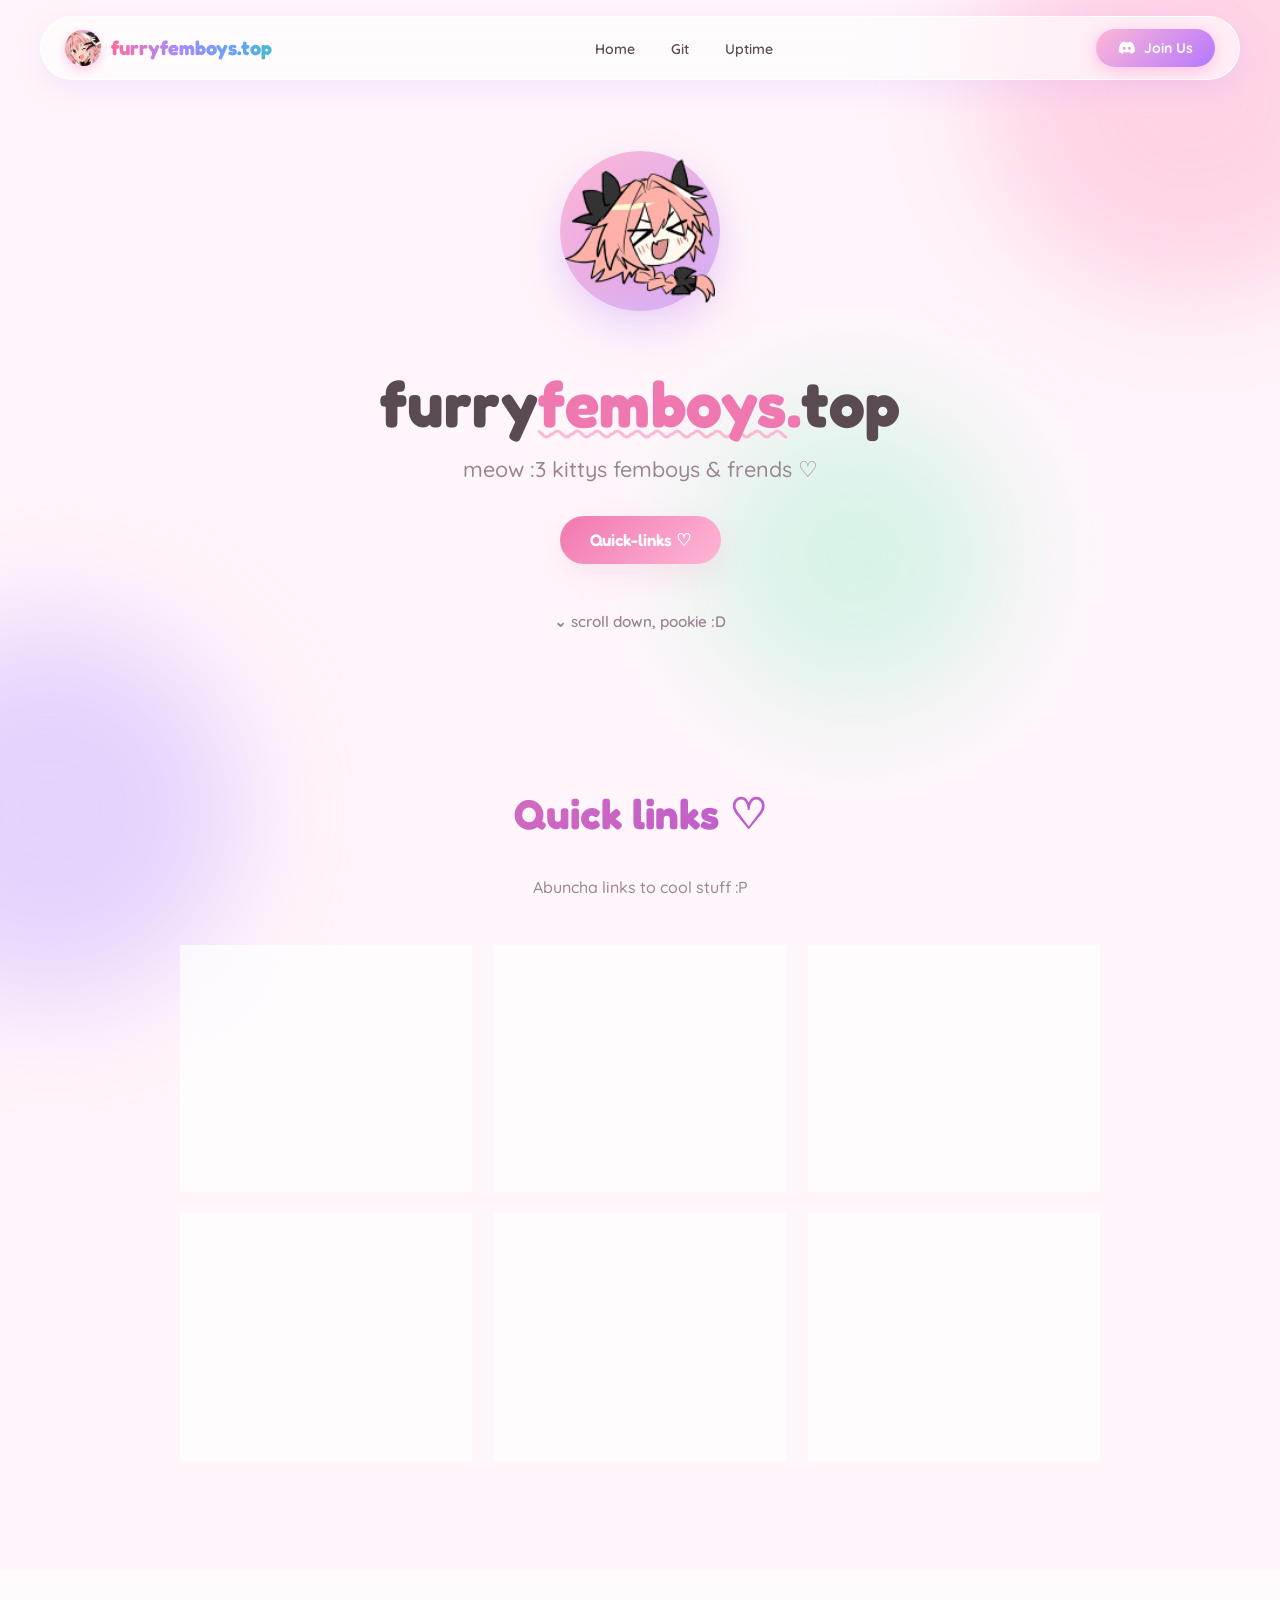
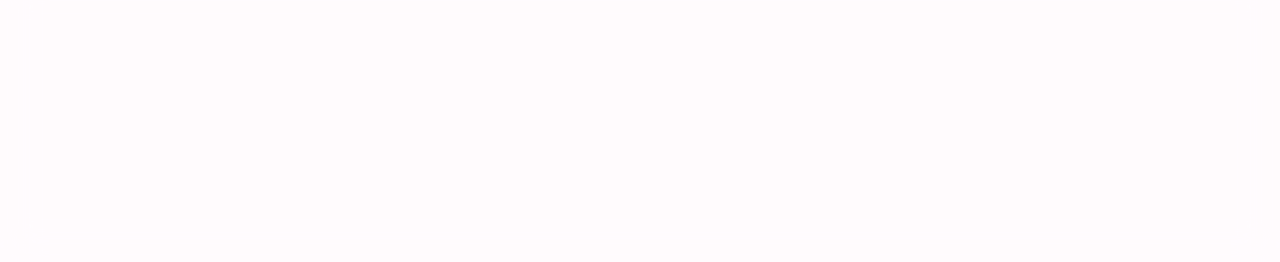
==== commit 6f91b1f5: "cache-bust css and js with version query" ====
--- a/index.html
+++ b/index.html
@@ -11,7 +11,7 @@
   <link href="https://fonts.googleapis.com/css2?family=Fredoka:wght@400;500;600;700&family=Quicksand:wght@400;500;600;700&display=swap" rel="stylesheet" />
   <link rel="stylesheet" href="https://cdnjs.cloudflare.com/ajax/libs/font-awesome/6.4.0/css/all.min.css" />
   <link rel="stylesheet" href="https://www.nerdfonts.com/assets/css/webfont.css" />
-  <link rel="stylesheet" href="css/style.css" />
+  <link rel="stylesheet" href="css/style.css?v=2" />
 </head>
 <body>
 
@@ -165,6 +165,6 @@
     </div>
   </footer>
 
-  <script src="js/main.js"></script>
+  <script src="js/main.js?v=2"></script>
 </body>
 </html>
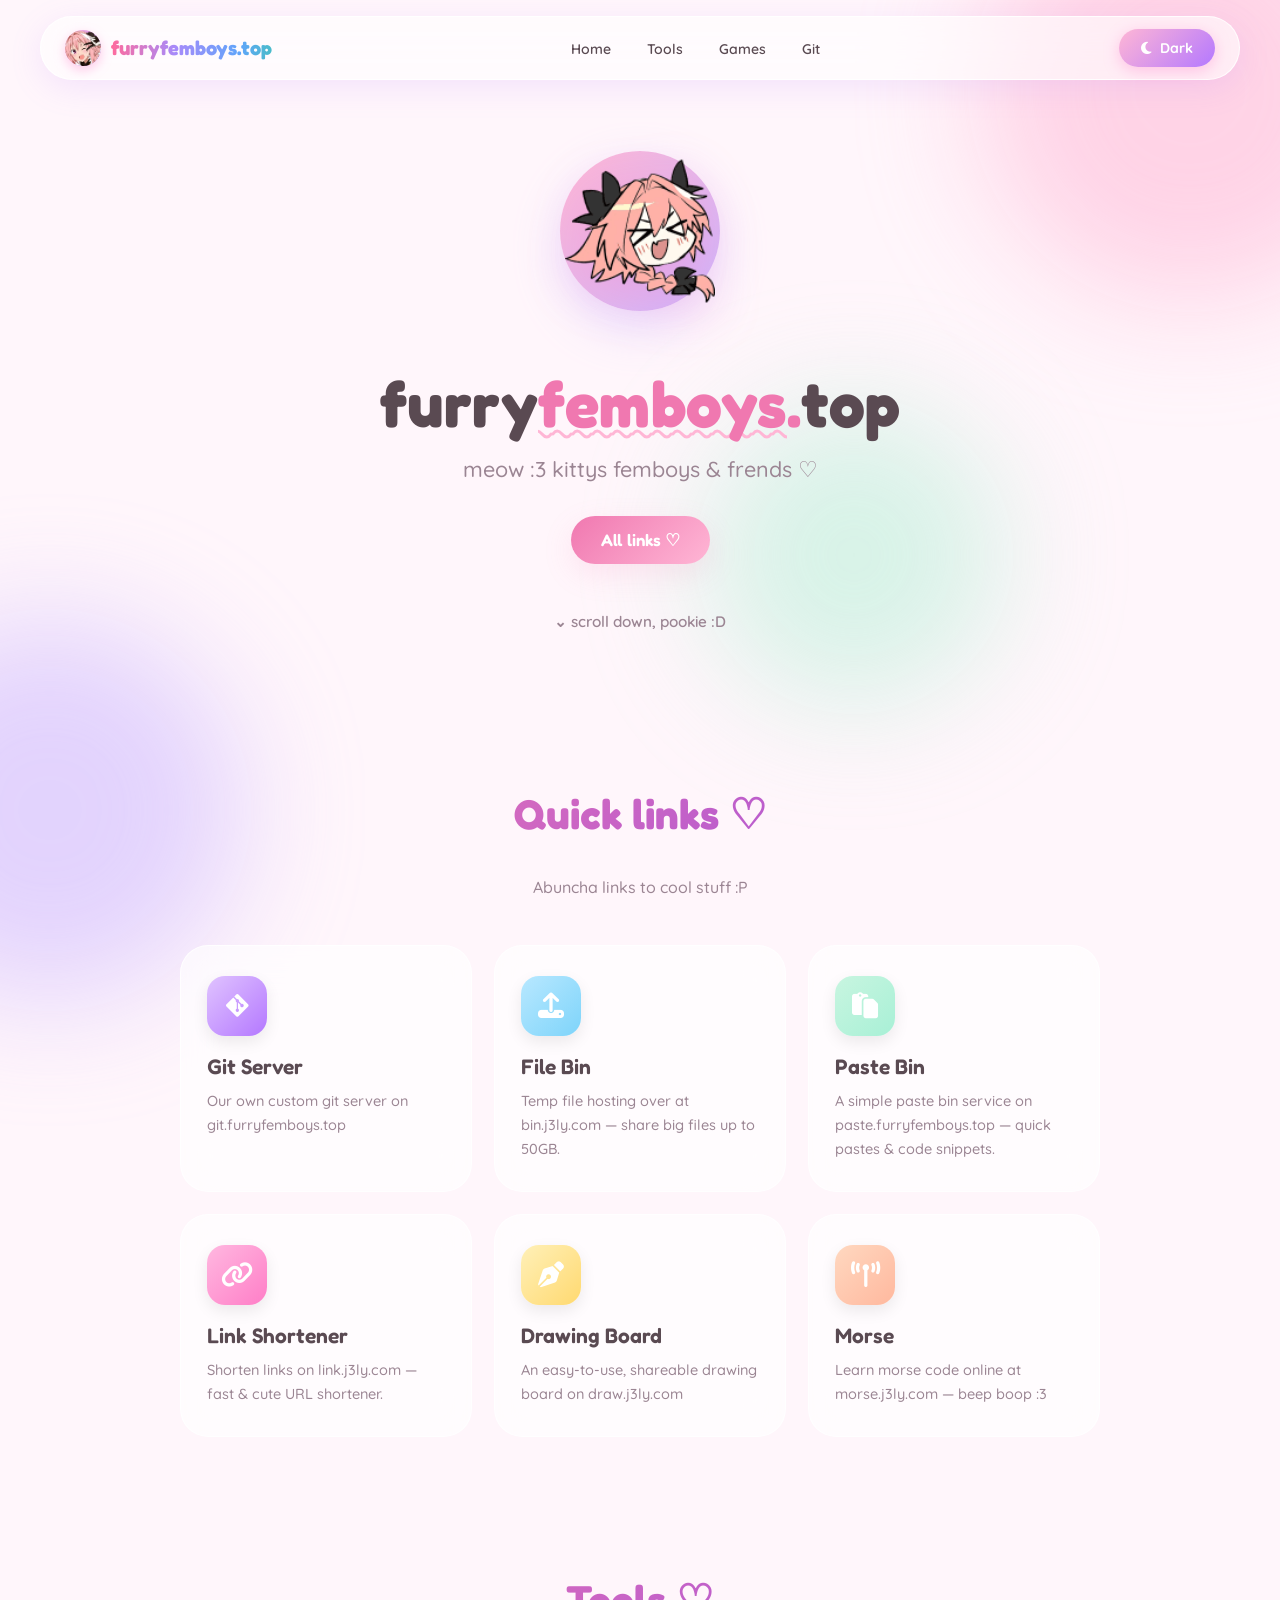
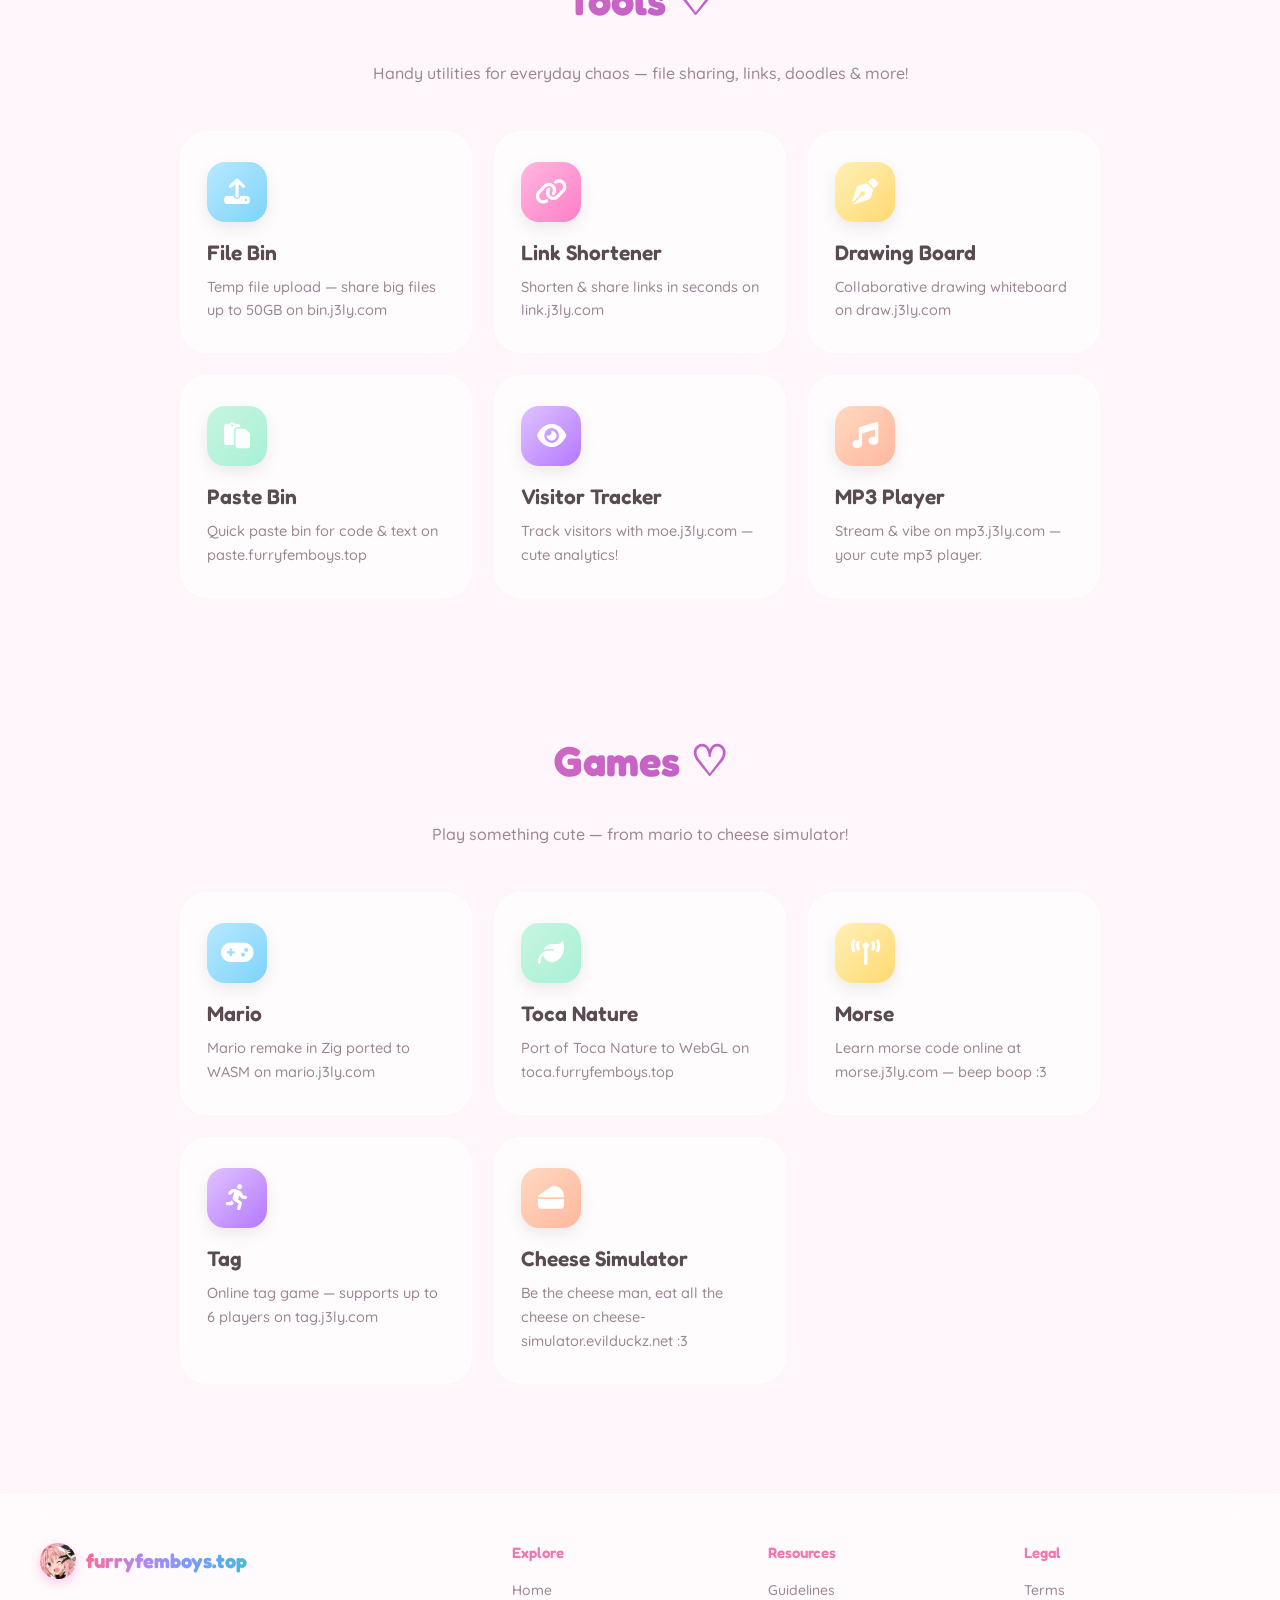
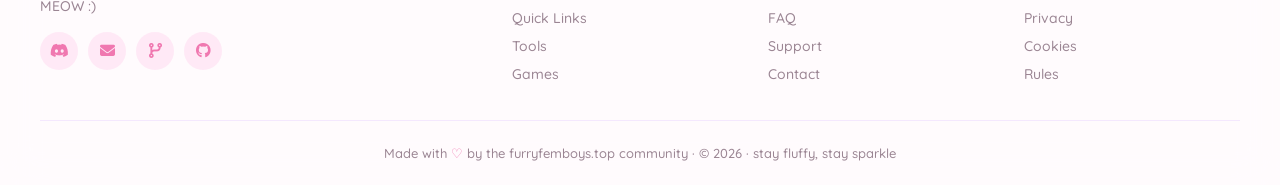
==== commit c4d4609e: "update for cloudlfare worksers" ====
--- a/index.html
+++ b/index.html
@@ -11,7 +11,7 @@
   <link href="https://fonts.googleapis.com/css2?family=Fredoka:wght@400;500;600;700&family=Quicksand:wght@400;500;600;700&display=swap" rel="stylesheet" />
   <link rel="stylesheet" href="https://cdnjs.cloudflare.com/ajax/libs/font-awesome/6.4.0/css/all.min.css" />
   <link rel="stylesheet" href="https://www.nerdfonts.com/assets/css/webfont.css" />
-  <link rel="stylesheet" href="css/style.css?v=2" />
+  <link rel="stylesheet" href="css/style.css?v=3" />
 </head>
 <body>
 
@@ -46,13 +46,14 @@
     </a>
     <ul class="nav-links">
       <li><a href="#top">Home</a></li>
+      <li><a href="#tools">Tools</a></li>
+      <li><a href="#games">Games</a></li>
       <li><a href="https://git.furryfemboys.top" target="_blank" rel="noopener noreferrer">Git</a></li>
-      <li><a href="https://down.j3ly.com/" target="_blank" rel="noopener noreferrer">Uptime</a></li>
     </ul>
-    <a href="https://discord.gg/T3cPWmKFg" class="nav-cta" target="_blank" rel="noopener noreferrer">
-      <i class="fa-brands fa-discord"></i>
-      Join Us
-    </a>
+    <button id="themeToggle" class="nav-cta theme-toggle" type="button" aria-label="Toggle light/dark theme">
+      <i class="fa-solid fa-moon" aria-hidden="true"></i>
+      <span class="theme-toggle__text">Dark</span>
+    </button>
   </nav>
 
   <main id="top">
@@ -73,13 +74,13 @@
       <p class="hero__tagline">meow :3 kittys femboys &amp; frends ♡</p>
 
       <div class="hero__actions">
-        <a href="#Quick-links" class="btn btn--primary">Quick-links ♡</a>
+        <a href="#Quick-links" class="btn btn--primary">All links ♡</a>
       </div>
 
       <div class="hero__scroll" aria-hidden="true">⌄ scroll down, pookie :D </div>
     </section>
 
-    <!-- FEATURES -->
+    <!-- QUICK LINKS -->
     <section class="content" id="Quick-links">
       <h2 class="section-title">Quick links ♡</h2>
       <p class="section-subtitle">Abuncha links to cool stuff :P</p>
@@ -88,37 +89,119 @@
         <a href="https://git.furryfemboys.top" class="feature-card" target="_blank" rel="noopener noreferrer">
           <div class="feature-icon purple"><i class="fa-brands fa-git-alt"></i></div>
           <h3>Git Server</h3>
-          <p>Our own custom git server on git.furryfemboys.top — host repos &amp; share code.</p>
+          <p>Our own custom git server on git.furryfemboys.top</p>
         </a>
 
         <a href="https://bin.j3ly.com/" class="feature-card" target="_blank" rel="noopener noreferrer">
           <div class="feature-icon blue"><i class="fa-solid fa-upload"></i></div>
           <h3>File Bin</h3>
-          <p>Temporary file hosting over at bin.j3ly.com — share big files up to 50GB.</p>
-        </a>
-
-        <a href="https://haste.j3ly.com/" class="feature-card" target="_blank" rel="noopener noreferrer">
+          <p>Temp file hosting over at bin.j3ly.com — share big files up to 50GB.</p>
+        </a>
+
+        <a href="https://paste.furryfemboys.top/" class="feature-card" target="_blank" rel="noopener noreferrer">
           <div class="feature-icon mint"><i class="fa-solid fa-paste"></i></div>
           <h3>Paste Bin</h3>
-          <p>A simple paste bin service on haste.j3ly.com — quick pastes &amp; code snippets.</p>
+          <p>A simple paste bin service on paste.furryfemboys.top — quick pastes &amp; code snippets.</p>
+        </a>
+
+        <a href="https://link.j3ly.com/" class="feature-card" target="_blank" rel="noopener noreferrer">
+          <div class="feature-icon pink"><i class="fa-solid fa-link"></i></div>
+          <h3>Link Shortener</h3>
+          <p>Shorten links on link.j3ly.com — fast &amp; cute URL shortener.</p>
         </a>
 
         <a href="https://draw.j3ly.com/" class="feature-card" target="_blank" rel="noopener noreferrer">
           <div class="feature-icon yellow"><i class="fa-solid fa-pen-nib"></i></div>
           <h3>Drawing Board</h3>
-          <p>An easy-to-use, shareable drawing board on draw.j3ly.com — doodle together!</p>
-        </a>
-
-        <a href="https://cheese-simulator.j3ly.com/" class="feature-card" target="_blank" rel="noopener noreferrer">
+          <p>An easy-to-use, shareable drawing board on draw.j3ly.com</p>
+        </a>
+
+        <a href="https://morse.j3ly.com/" class="feature-card" target="_blank" rel="noopener noreferrer">
+          <div class="feature-icon peach"><i class="fa-solid fa-tower-broadcast"></i></div>
+          <h3>Morse</h3>
+          <p>Learn morse code online at morse.j3ly.com — beep boop :3</p>
+        </a>
+      </div>
+    </section>
+
+    <!-- TOOLS -->
+    <section class="content" id="tools">
+      <h2 class="section-title">Tools ♡</h2>
+      <p class="section-subtitle">Handy utilities for everyday chaos — file sharing, links, doodles &amp; more!</p>
+
+      <div class="features-grid">
+        <a href="https://bin.j3ly.com/" class="feature-card" target="_blank" rel="noopener noreferrer">
+          <div class="feature-icon blue"><i class="fa-solid fa-upload"></i></div>
+          <h3>File Bin</h3>
+          <p>Temp file upload — share big files up to 50GB on bin.j3ly.com</p>
+        </a>
+
+        <a href="https://link.j3ly.com/" class="feature-card" target="_blank" rel="noopener noreferrer">
+          <div class="feature-icon pink"><i class="fa-solid fa-link"></i></div>
+          <h3>Link Shortener</h3>
+          <p>Shorten &amp; share links in seconds on link.j3ly.com</p>
+        </a>
+
+        <a href="https://draw.j3ly.com/" class="feature-card" target="_blank" rel="noopener noreferrer">
+          <div class="feature-icon yellow"><i class="fa-solid fa-pen-nib"></i></div>
+          <h3>Drawing Board</h3>
+          <p>Collaborative drawing whiteboard on draw.j3ly.com</p>
+        </a>
+
+        <a href="https://paste.furryfemboys.top/" class="feature-card" target="_blank" rel="noopener noreferrer">
+          <div class="feature-icon mint"><i class="fa-solid fa-paste"></i></div>
+          <h3>Paste Bin</h3>
+          <p>Quick paste bin for code &amp; text on paste.furryfemboys.top</p>
+        </a>
+
+        <a href="https://moe.j3ly.com/" class="feature-card" target="_blank" rel="noopener noreferrer">
+          <div class="feature-icon purple"><i class="fa-solid fa-eye"></i></div>
+          <h3>Visitor Tracker</h3>
+          <p>Track visitors with moe.j3ly.com — cute analytics!</p>
+        </a>
+
+        <a href="https://mp3.j3ly.com/" class="feature-card" target="_blank" rel="noopener noreferrer">
+          <div class="feature-icon peach"><i class="fa-solid fa-music"></i></div>
+          <h3>MP3 Player</h3>
+          <p>Stream &amp; vibe on mp3.j3ly.com — your cute mp3 player.</p>
+        </a>
+      </div>
+    </section>
+
+    <!-- GAMES -->
+    <section class="content" id="games">
+      <h2 class="section-title">Games ♡</h2>
+      <p class="section-subtitle">Play something cute — from mario to cheese simulator!</p>
+
+      <div class="features-grid">
+        <a href="https://mario.j3ly.com/" class="feature-card" target="_blank" rel="noopener noreferrer">
+          <div class="feature-icon blue"><i class="fa-solid fa-gamepad"></i></div>
+          <h3>Mario</h3>
+          <p>Mario remake in Zig ported to WASM on mario.j3ly.com</p>
+        </a>
+
+        <a href="https://toca.furryfemboys.top/" class="feature-card" target="_blank" rel="noopener noreferrer">
+          <div class="feature-icon mint"><i class="fa-solid fa-leaf"></i></div>
+          <h3>Toca Nature</h3>
+          <p>Port of Toca Nature to WebGL on toca.furryfemboys.top</p>
+        </a>
+
+        <a href="https://morse.j3ly.com/" class="feature-card" target="_blank" rel="noopener noreferrer">
+          <div class="feature-icon yellow"><i class="fa-solid fa-tower-broadcast"></i></div>
+          <h3>Morse</h3>
+          <p>Learn morse code online at morse.j3ly.com — beep boop :3</p>
+        </a>
+
+        <a href="https://tag.j3ly.com/" class="feature-card" target="_blank" rel="noopener noreferrer">
+          <div class="feature-icon purple"><i class="fa-solid fa-person-running"></i></div>
+          <h3>Tag</h3>
+          <p>Online tag game — supports up to 6 players on tag.j3ly.com</p>
+        </a>
+
+        <a href="https://cheese-simulator.evilduckz.net/" class="feature-card" target="_blank" rel="noopener noreferrer">
           <div class="feature-icon peach"><i class="fa-solid fa-cheese"></i></div>
           <h3>Cheese Simulator</h3>
-          <p>The cheese game, live at cheese-simulator.j3ly.com. Go make some cheese :3</p>
-        </a>
-
-        <a href="https://down.j3ly.com/" class="feature-card" target="_blank" rel="noopener noreferrer">
-          <div class="feature-icon pink"><i class="fa-solid fa-heart-pulse"></i></div>
-          <h3>Down Detector</h3>
-          <p>Check if a site is really down on down.j3ly.com — quick, friendly status checks!</p>
+          <p>Be the cheese man, eat all the cheese on cheese-simulator.evilduckz.net :3</p>
         </a>
       </div>
     </section>
@@ -144,6 +227,8 @@
         <h4>Explore</h4>
         <a href="#top">Home</a>
         <a href="#Quick-links">Quick Links</a>
+        <a href="#tools">Tools</a>
+        <a href="#games">Games</a>
       </div>
       <div class="footer-col">
         <h4>Resources</h4>
@@ -165,6 +250,6 @@
     </div>
   </footer>
 
-  <script src="js/main.js?v=2"></script>
+  <script src="js/main.js?v=3"></script>
 </body>
 </html>
--- a/css/style.css
+++ b/css/style.css
@@ -19,6 +19,18 @@
   --shadow-hover: 0 14px 40px rgba(240, 120, 176, 0.28);
 }
 
+[data-theme="dark"] {
+  --bg: #1a1622;
+  --bg-soft: #231e30;
+  --card-bg: rgba(42, 36, 56, 0.75);
+  --card-border: rgba(255, 182, 213, 0.12);
+  --text: #f2e6f0;
+  --text-soft: #c4a8c0;
+  --white: #2a2438;
+  --shadow: 0 10px 30px rgba(0, 0, 0, 0.35);
+  --shadow-hover: 0 14px 40px rgba(0, 0, 0, 0.5);
+}
+
 * {
   margin: 0;
   padding: 0;
@@ -42,6 +54,7 @@
   overflow-x: hidden;
   position: relative;
   cursor: none;
+  transition: background-color 0.3s ease, color 0.3s ease;
 }
 
 * {
@@ -267,6 +280,30 @@
   box-shadow: 0 8px 24px rgba(255, 126, 199, 0.55);
 }
 
+.theme-toggle {
+  border: none;
+  cursor: none !important;
+  font-family: inherit;
+}
+
+.theme-toggle i {
+  font-size: 14px;
+}
+
+[data-theme="dark"] nav {
+  background: rgba(42, 36, 56, 0.7);
+  border-color: rgba(255, 182, 213, 0.12);
+}
+
+[data-theme="dark"] footer {
+  background: rgba(42, 36, 56, 0.6);
+  border-top-color: rgba(255, 182, 213, 0.1);
+}
+
+[data-theme="dark"] .blob--pink { opacity: 0.25; }
+[data-theme="dark"] .blob--lilac { opacity: 0.22; }
+[data-theme="dark"] .blob--mint { opacity: 0.18; }
+
 /* ---------- hero ---------- */
 
 .hero {
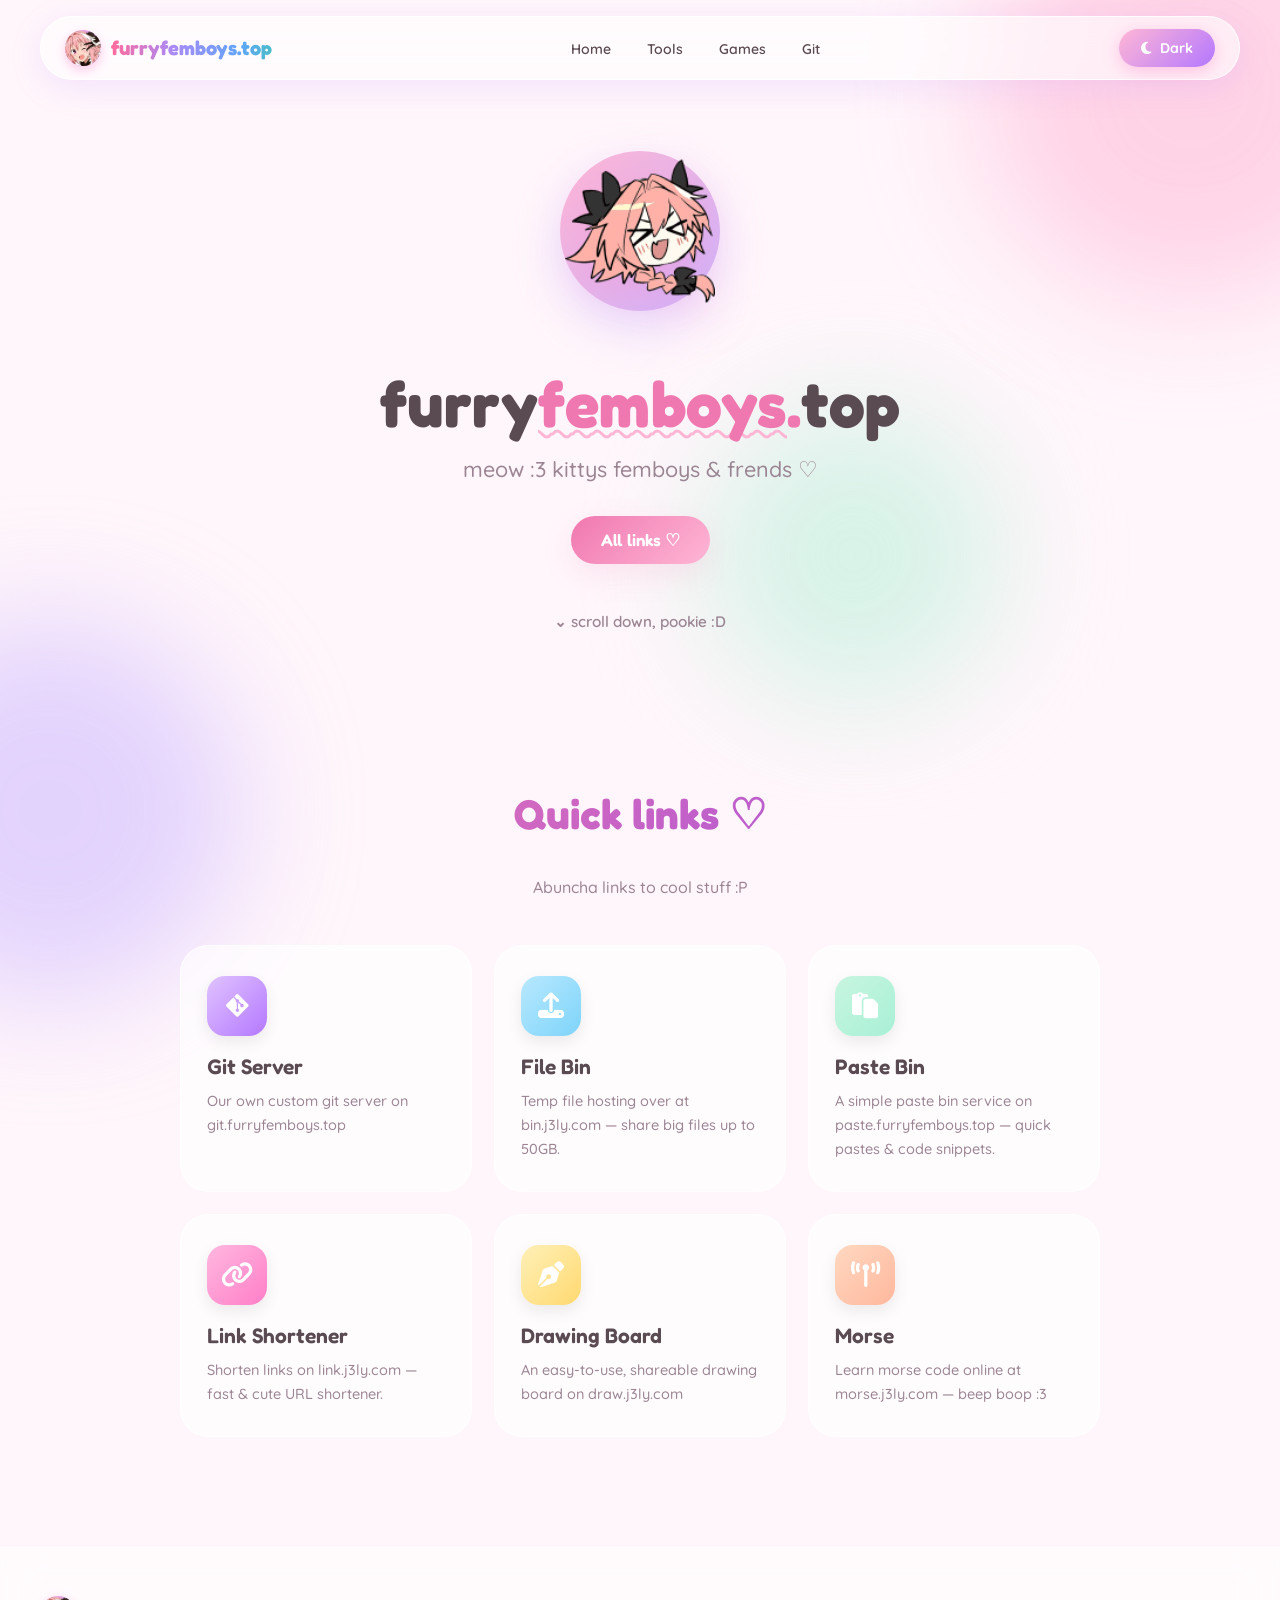
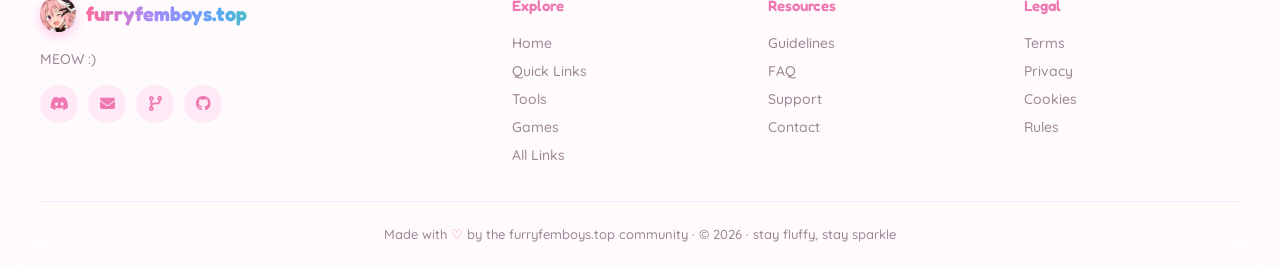
==== commit b127fd3f: "seamless subpages: view-transitions + fetch SPA navigation - unify nav/footer hrefs (index.html / li" ====
--- a/index.html
+++ b/index.html
@@ -11,7 +11,7 @@
   <link href="https://fonts.googleapis.com/css2?family=Fredoka:wght@400;500;600;700&family=Quicksand:wght@400;500;600;700&display=swap" rel="stylesheet" />
   <link rel="stylesheet" href="https://cdnjs.cloudflare.com/ajax/libs/font-awesome/6.4.0/css/all.min.css" />
   <link rel="stylesheet" href="https://www.nerdfonts.com/assets/css/webfont.css" />
-  <link rel="stylesheet" href="css/style.css?v=3" />
+  <link rel="stylesheet" href="css/style.css?v=5" />
 </head>
 <body>
 
@@ -40,14 +40,14 @@
 
   <!-- nav -->
   <nav>
-    <a href="#top" class="logo">
+    <a href="index.html" class="logo">
       <span class="logo-icon"><img src="favicon.png" alt="" /></span>
       <span class="logo-text">furryfemboys.top</span>
     </a>
     <ul class="nav-links">
-      <li><a href="#top">Home</a></li>
-      <li><a href="#tools">Tools</a></li>
-      <li><a href="#games">Games</a></li>
+      <li><a href="index.html">Home</a></li>
+      <li><a href="links.html#tools">Tools</a></li>
+      <li><a href="links.html#games">Games</a></li>
       <li><a href="https://git.furryfemboys.top" target="_blank" rel="noopener noreferrer">Git</a></li>
     </ul>
     <button id="themeToggle" class="nav-cta theme-toggle" type="button" aria-label="Toggle light/dark theme">
@@ -74,7 +74,7 @@
       <p class="hero__tagline">meow :3 kittys femboys &amp; frends ♡</p>
 
       <div class="hero__actions">
-        <a href="#Quick-links" class="btn btn--primary">All links ♡</a>
+        <a href="links.html" class="btn btn--primary">All links ♡</a>
       </div>
 
       <div class="hero__scroll" aria-hidden="true">⌄ scroll down, pookie :D </div>
@@ -124,94 +124,12 @@
       </div>
     </section>
 
-    <!-- TOOLS -->
-    <section class="content" id="tools">
-      <h2 class="section-title">Tools ♡</h2>
-      <p class="section-subtitle">Handy utilities for everyday chaos — file sharing, links, doodles &amp; more!</p>
-
-      <div class="features-grid">
-        <a href="https://bin.j3ly.com/" class="feature-card" target="_blank" rel="noopener noreferrer">
-          <div class="feature-icon blue"><i class="fa-solid fa-upload"></i></div>
-          <h3>File Bin</h3>
-          <p>Temp file upload — share big files up to 50GB on bin.j3ly.com</p>
-        </a>
-
-        <a href="https://link.j3ly.com/" class="feature-card" target="_blank" rel="noopener noreferrer">
-          <div class="feature-icon pink"><i class="fa-solid fa-link"></i></div>
-          <h3>Link Shortener</h3>
-          <p>Shorten &amp; share links in seconds on link.j3ly.com</p>
-        </a>
-
-        <a href="https://draw.j3ly.com/" class="feature-card" target="_blank" rel="noopener noreferrer">
-          <div class="feature-icon yellow"><i class="fa-solid fa-pen-nib"></i></div>
-          <h3>Drawing Board</h3>
-          <p>Collaborative drawing whiteboard on draw.j3ly.com</p>
-        </a>
-
-        <a href="https://paste.furryfemboys.top/" class="feature-card" target="_blank" rel="noopener noreferrer">
-          <div class="feature-icon mint"><i class="fa-solid fa-paste"></i></div>
-          <h3>Paste Bin</h3>
-          <p>Quick paste bin for code &amp; text on paste.furryfemboys.top</p>
-        </a>
-
-        <a href="https://moe.j3ly.com/" class="feature-card" target="_blank" rel="noopener noreferrer">
-          <div class="feature-icon purple"><i class="fa-solid fa-eye"></i></div>
-          <h3>Visitor Tracker</h3>
-          <p>Track visitors with moe.j3ly.com — cute analytics!</p>
-        </a>
-
-        <a href="https://mp3.j3ly.com/" class="feature-card" target="_blank" rel="noopener noreferrer">
-          <div class="feature-icon peach"><i class="fa-solid fa-music"></i></div>
-          <h3>MP3 Player</h3>
-          <p>Stream &amp; vibe on mp3.j3ly.com — your cute mp3 player.</p>
-        </a>
-      </div>
-    </section>
-
-    <!-- GAMES -->
-    <section class="content" id="games">
-      <h2 class="section-title">Games ♡</h2>
-      <p class="section-subtitle">Play something cute — from mario to cheese simulator!</p>
-
-      <div class="features-grid">
-        <a href="https://mario.j3ly.com/" class="feature-card" target="_blank" rel="noopener noreferrer">
-          <div class="feature-icon blue"><i class="fa-solid fa-gamepad"></i></div>
-          <h3>Mario</h3>
-          <p>Mario remake in Zig ported to WASM on mario.j3ly.com</p>
-        </a>
-
-        <a href="https://toca.furryfemboys.top/" class="feature-card" target="_blank" rel="noopener noreferrer">
-          <div class="feature-icon mint"><i class="fa-solid fa-leaf"></i></div>
-          <h3>Toca Nature</h3>
-          <p>Port of Toca Nature to WebGL on toca.furryfemboys.top</p>
-        </a>
-
-        <a href="https://morse.j3ly.com/" class="feature-card" target="_blank" rel="noopener noreferrer">
-          <div class="feature-icon yellow"><i class="fa-solid fa-tower-broadcast"></i></div>
-          <h3>Morse</h3>
-          <p>Learn morse code online at morse.j3ly.com — beep boop :3</p>
-        </a>
-
-        <a href="https://tag.j3ly.com/" class="feature-card" target="_blank" rel="noopener noreferrer">
-          <div class="feature-icon purple"><i class="fa-solid fa-person-running"></i></div>
-          <h3>Tag</h3>
-          <p>Online tag game — supports up to 6 players on tag.j3ly.com</p>
-        </a>
-
-        <a href="https://cheese-simulator.evilduckz.net/" class="feature-card" target="_blank" rel="noopener noreferrer">
-          <div class="feature-icon peach"><i class="fa-solid fa-cheese"></i></div>
-          <h3>Cheese Simulator</h3>
-          <p>Be the cheese man, eat all the cheese on cheese-simulator.evilduckz.net :3</p>
-        </a>
-      </div>
-    </section>
-
   </main>
 
   <footer>
     <div class="footer-content">
       <div class="footer-brand">
-        <a href="#top" class="logo">
+        <a href="index.html" class="logo">
           <span class="logo-icon"><img src="favicon.png" alt="" /></span>
           <span class="logo-text">furryfemboys.top</span>
         </a>
@@ -225,10 +143,11 @@
       </div>
       <div class="footer-col">
         <h4>Explore</h4>
-        <a href="#top">Home</a>
-        <a href="#Quick-links">Quick Links</a>
-        <a href="#tools">Tools</a>
-        <a href="#games">Games</a>
+        <a href="index.html">Home</a>
+        <a href="index.html#Quick-links">Quick Links</a>
+        <a href="links.html#tools">Tools</a>
+        <a href="links.html#games">Games</a>
+        <a href="links.html">All Links</a>
       </div>
       <div class="footer-col">
         <h4>Resources</h4>
@@ -250,6 +169,6 @@
     </div>
   </footer>
 
-  <script src="js/main.js?v=3"></script>
+  <script src="js/main.js?v=5"></script>
 </body>
 </html>
--- a/css/style.css
+++ b/css/style.css
@@ -31,6 +31,10 @@
   --shadow-hover: 0 14px 40px rgba(0, 0, 0, 0.5);
 }
 
+@view-transition {
+  navigation: auto;
+}
+
 * {
   margin: 0;
   padding: 0;
@@ -44,6 +48,39 @@
 
 html {
   scroll-behavior: smooth;
+}
+
+html.is-navigating::before {
+  content: "";
+  position: fixed;
+  top: 0;
+  left: 0;
+  height: 3px;
+  width: 100%;
+  background: linear-gradient(90deg, var(--pink), var(--purple), var(--lilac));
+  z-index: 9999;
+  transform-origin: left;
+  animation: navProgress 1s ease-in-out infinite;
+}
+
+@keyframes navProgress {
+  0% { transform: scaleX(0); transform-origin: left; }
+  50% { transform: scaleX(1); transform-origin: left; }
+  100% { transform: scaleX(0); transform-origin: right; }
+}
+
+::view-transition-group(root) {
+  animation-duration: 0.32s;
+}
+
+main {
+  view-transition-name: main-content;
+}
+
+::view-transition-old(main-content),
+::view-transition-new(main-content) {
+  animation-duration: 0.32s;
+  animation-timing-function: cubic-bezier(0.32, 0.72, 0, 1);
 }
 
 body {
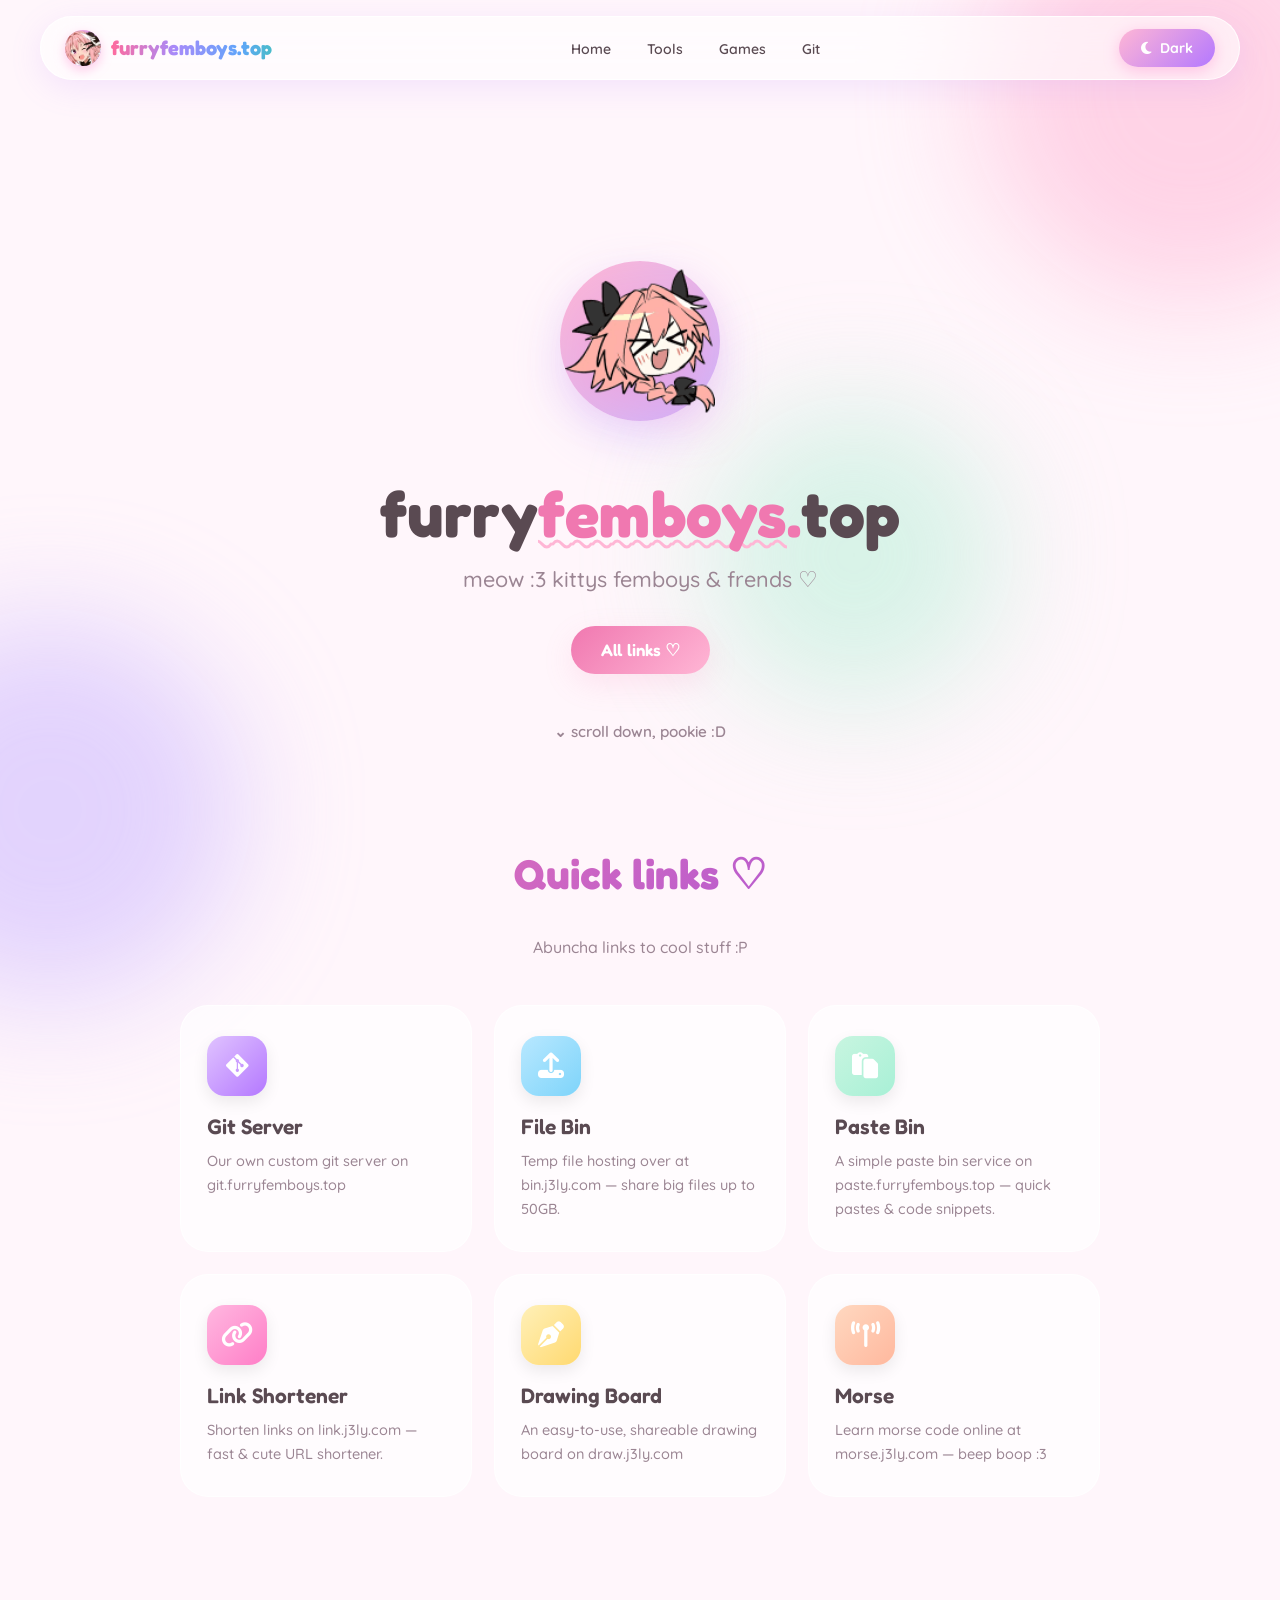
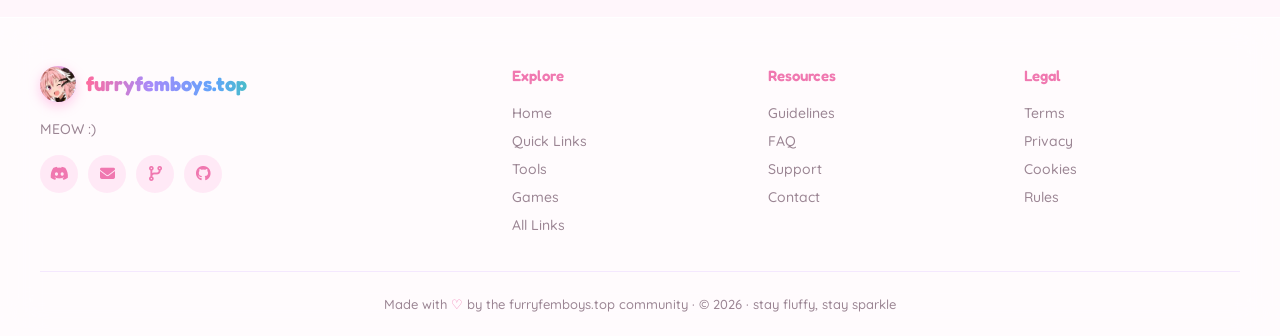
==== commit aca1d434: "hide .html: clean URLs /links and / with seamless nav - add links/index.html (directory index) so /l" ====
--- a/index.html
+++ b/index.html
@@ -5,13 +5,13 @@
   <meta name="viewport" content="width=device-width, initial-scale=1.0" />
   <title>furryfemboys.top</title>
   <meta name="description" content="A soft, cute corner of the internet for furry femboys (and friends)." />
-  <link rel="icon" type="image/png" href="favicon.png" />
+  <link rel="icon" type="image/png" href="/favicon.png" />
   <link rel="preconnect" href="https://fonts.googleapis.com" />
   <link rel="preconnect" href="https://fonts.gstatic.com" crossorigin />
   <link href="https://fonts.googleapis.com/css2?family=Fredoka:wght@400;500;600;700&family=Quicksand:wght@400;500;600;700&display=swap" rel="stylesheet" />
   <link rel="stylesheet" href="https://cdnjs.cloudflare.com/ajax/libs/font-awesome/6.4.0/css/all.min.css" />
   <link rel="stylesheet" href="https://www.nerdfonts.com/assets/css/webfont.css" />
-  <link rel="stylesheet" href="css/style.css?v=5" />
+  <link rel="stylesheet" href="/css/style.css?v=6" />
 </head>
 <body>
 
@@ -40,14 +40,14 @@
 
   <!-- nav -->
   <nav>
-    <a href="index.html" class="logo">
-      <span class="logo-icon"><img src="favicon.png" alt="" /></span>
+    <a href="/" class="logo">
+      <span class="logo-icon"><img src="/favicon.png" alt="" /></span>
       <span class="logo-text">furryfemboys.top</span>
     </a>
     <ul class="nav-links">
-      <li><a href="index.html">Home</a></li>
-      <li><a href="links.html#tools">Tools</a></li>
-      <li><a href="links.html#games">Games</a></li>
+      <li><a href="/">Home</a></li>
+      <li><a href="/links#tools">Tools</a></li>
+      <li><a href="/links#games">Games</a></li>
       <li><a href="https://git.furryfemboys.top" target="_blank" rel="noopener noreferrer">Git</a></li>
     </ul>
     <button id="themeToggle" class="nav-cta theme-toggle" type="button" aria-label="Toggle light/dark theme">
@@ -62,7 +62,7 @@
     <section class="hero">
       <div class="hero__art" aria-hidden="true">
         <div class="hero__art-circle">
-          <img src="hero-icon.webp" alt="" class="mascot-svg" />
+          <img src="/hero-icon.webp" alt="" class="mascot-svg" />
         </div>
         <span class="hero__sticker hero__sticker--1"><i class="nf nf-cod-sparkle"></i></span>
         <span class="hero__sticker hero__sticker--2"><i class="nf nf-fa-heart"></i></span>
@@ -74,7 +74,7 @@
       <p class="hero__tagline">meow :3 kittys femboys &amp; frends ♡</p>
 
       <div class="hero__actions">
-        <a href="links.html" class="btn btn--primary">All links ♡</a>
+        <a href="/links" class="btn btn--primary">All links ♡</a>
       </div>
 
       <div class="hero__scroll" aria-hidden="true">⌄ scroll down, pookie :D </div>
@@ -129,8 +129,8 @@
   <footer>
     <div class="footer-content">
       <div class="footer-brand">
-        <a href="index.html" class="logo">
-          <span class="logo-icon"><img src="favicon.png" alt="" /></span>
+        <a href="/" class="logo">
+          <span class="logo-icon"><img src="/favicon.png" alt="" /></span>
           <span class="logo-text">furryfemboys.top</span>
         </a>
         <p>MEOW :) </p>
@@ -143,11 +143,11 @@
       </div>
       <div class="footer-col">
         <h4>Explore</h4>
-        <a href="index.html">Home</a>
-        <a href="index.html#Quick-links">Quick Links</a>
-        <a href="links.html#tools">Tools</a>
-        <a href="links.html#games">Games</a>
-        <a href="links.html">All Links</a>
+        <a href="/">Home</a>
+        <a href="/#Quick-links">Quick Links</a>
+        <a href="/links#tools">Tools</a>
+        <a href="/links#games">Games</a>
+        <a href="/links">All Links</a>
       </div>
       <div class="footer-col">
         <h4>Resources</h4>
@@ -169,6 +169,6 @@
     </div>
   </footer>
 
-  <script src="js/main.js?v=5"></script>
+  <script src="/js/main.js?v=6"></script>
 </body>
 </html>
--- a/css/style.css
+++ b/css/style.css
@@ -345,7 +345,7 @@
 
 .hero {
   text-align: center;
-  padding: 40px 20px 90px;
+  padding: 150px 20px 30px;
   max-width: 820px;
   margin: 0 auto;
 }
@@ -522,7 +522,7 @@
 section.content {
   max-width: 960px;
   margin: 0 auto;
-  padding: 70px 20px;
+  padding: 80px 20px;
 }
 
 /* ---------- features grid ---------- */
